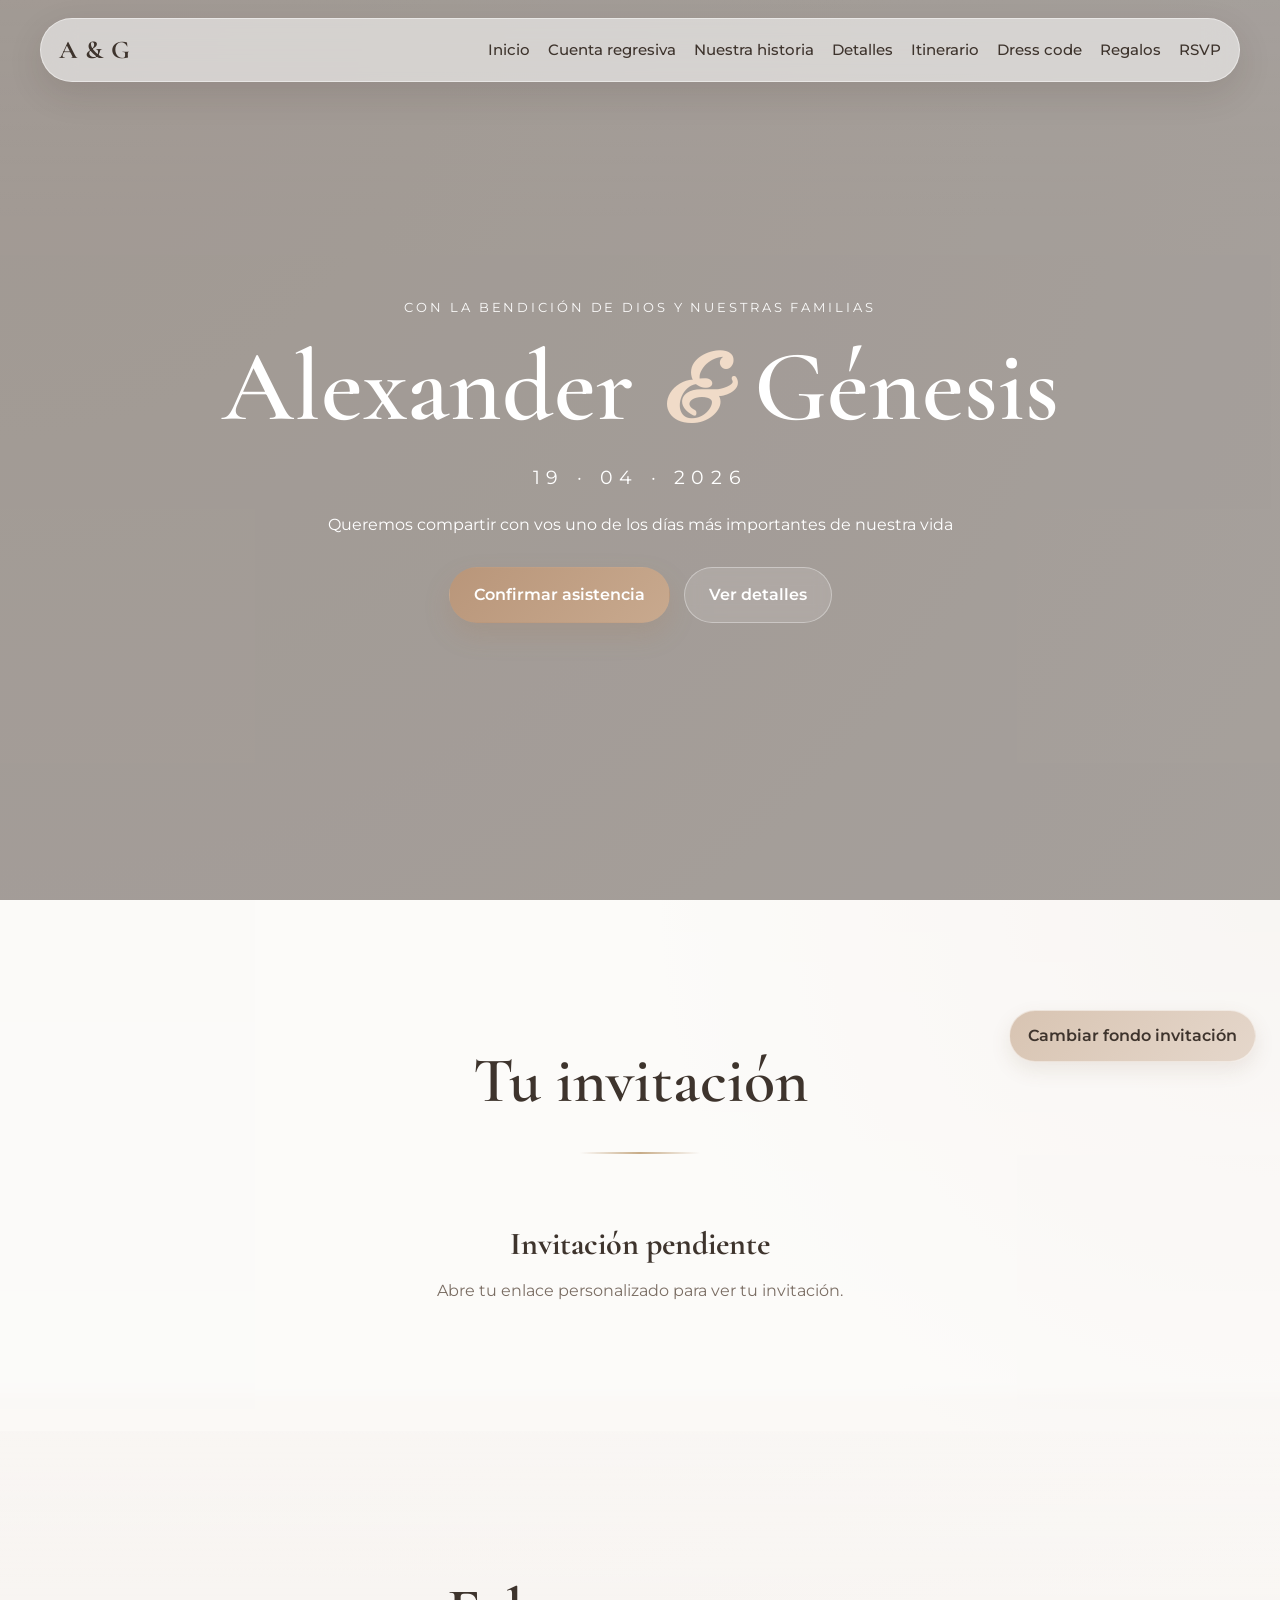
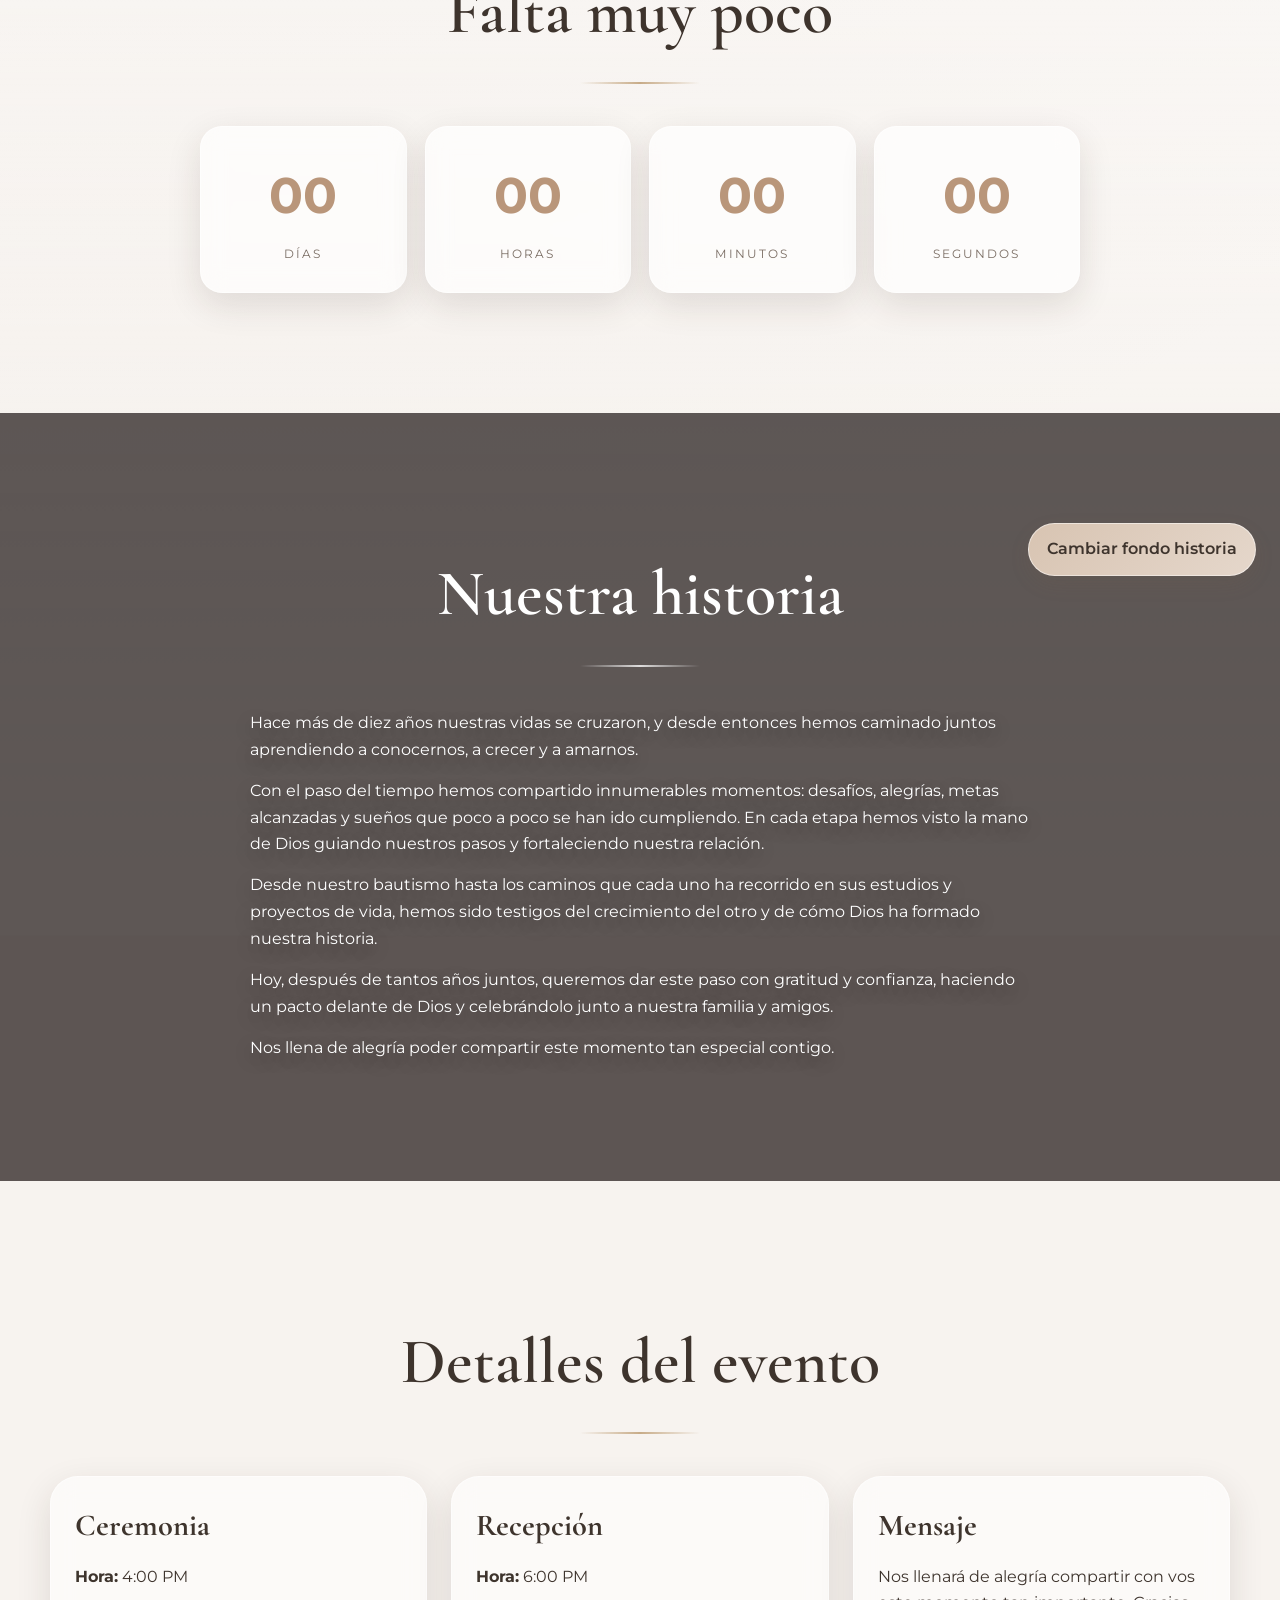
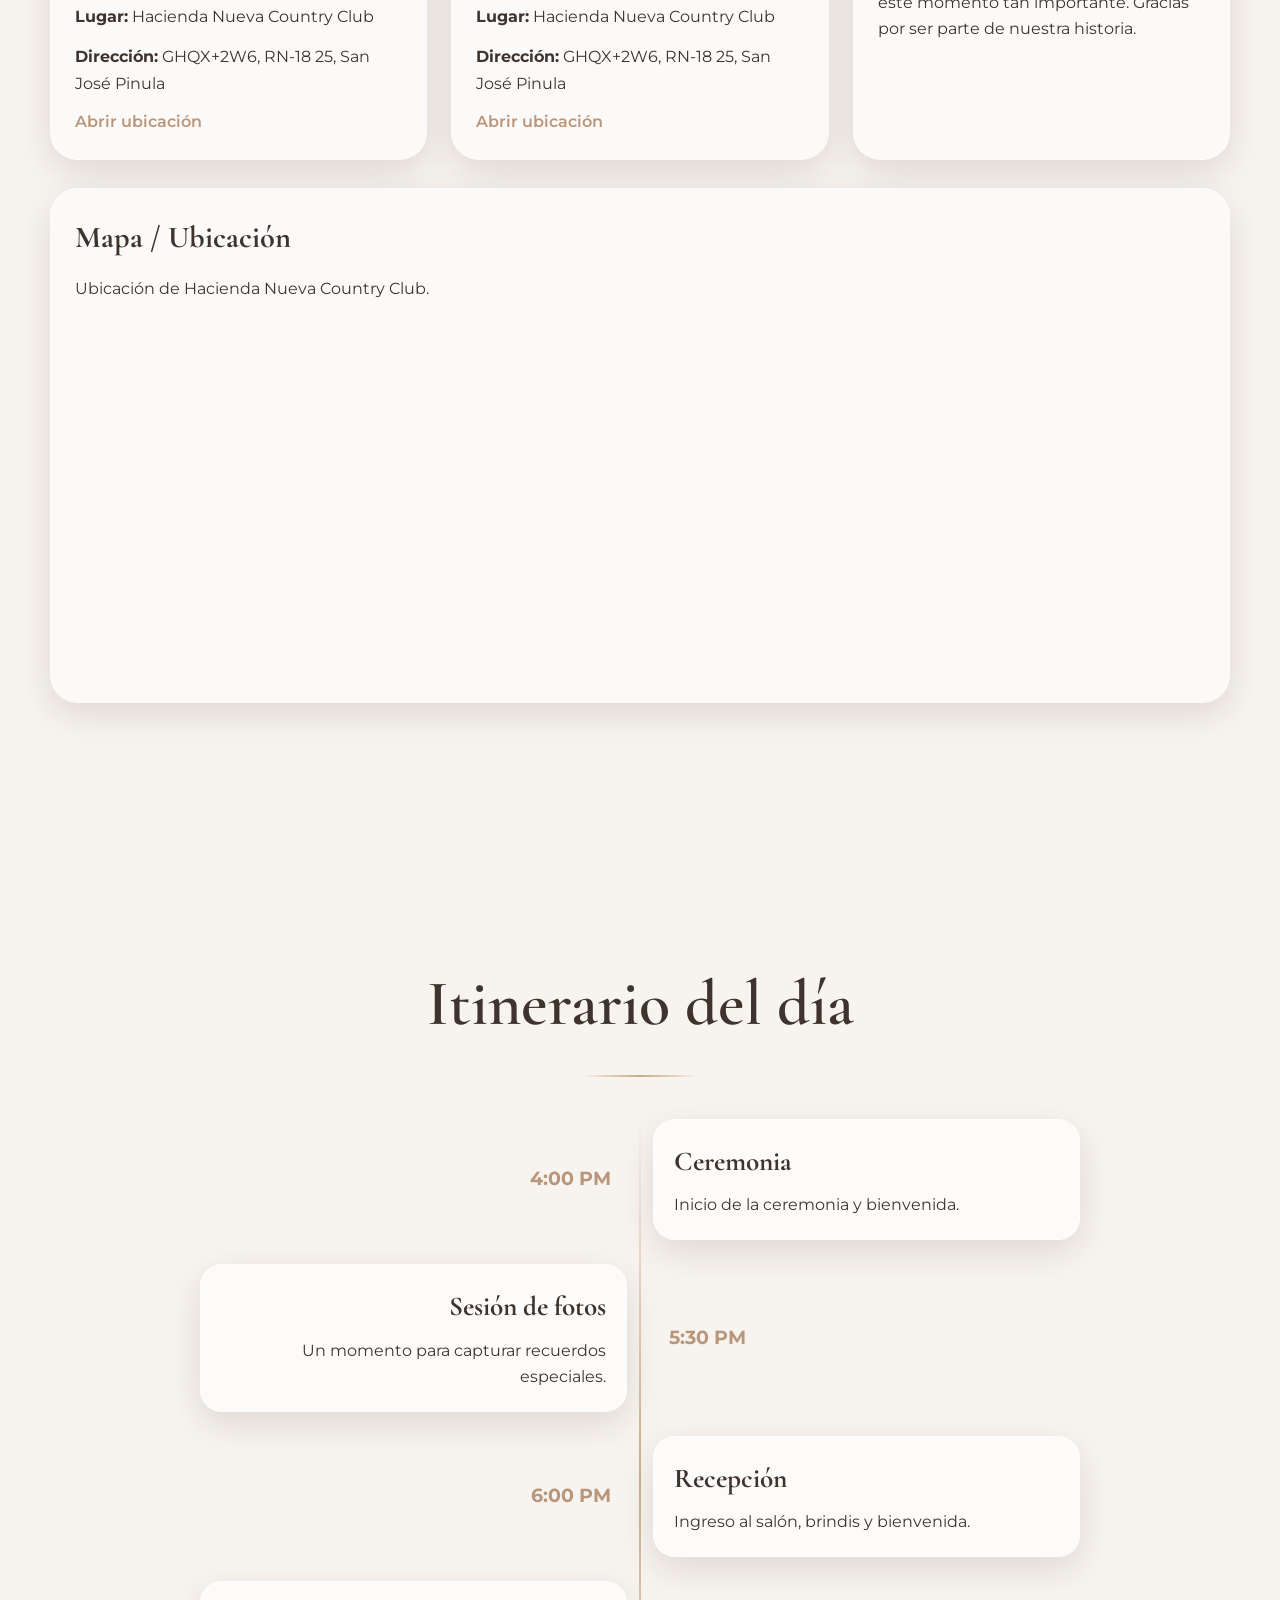
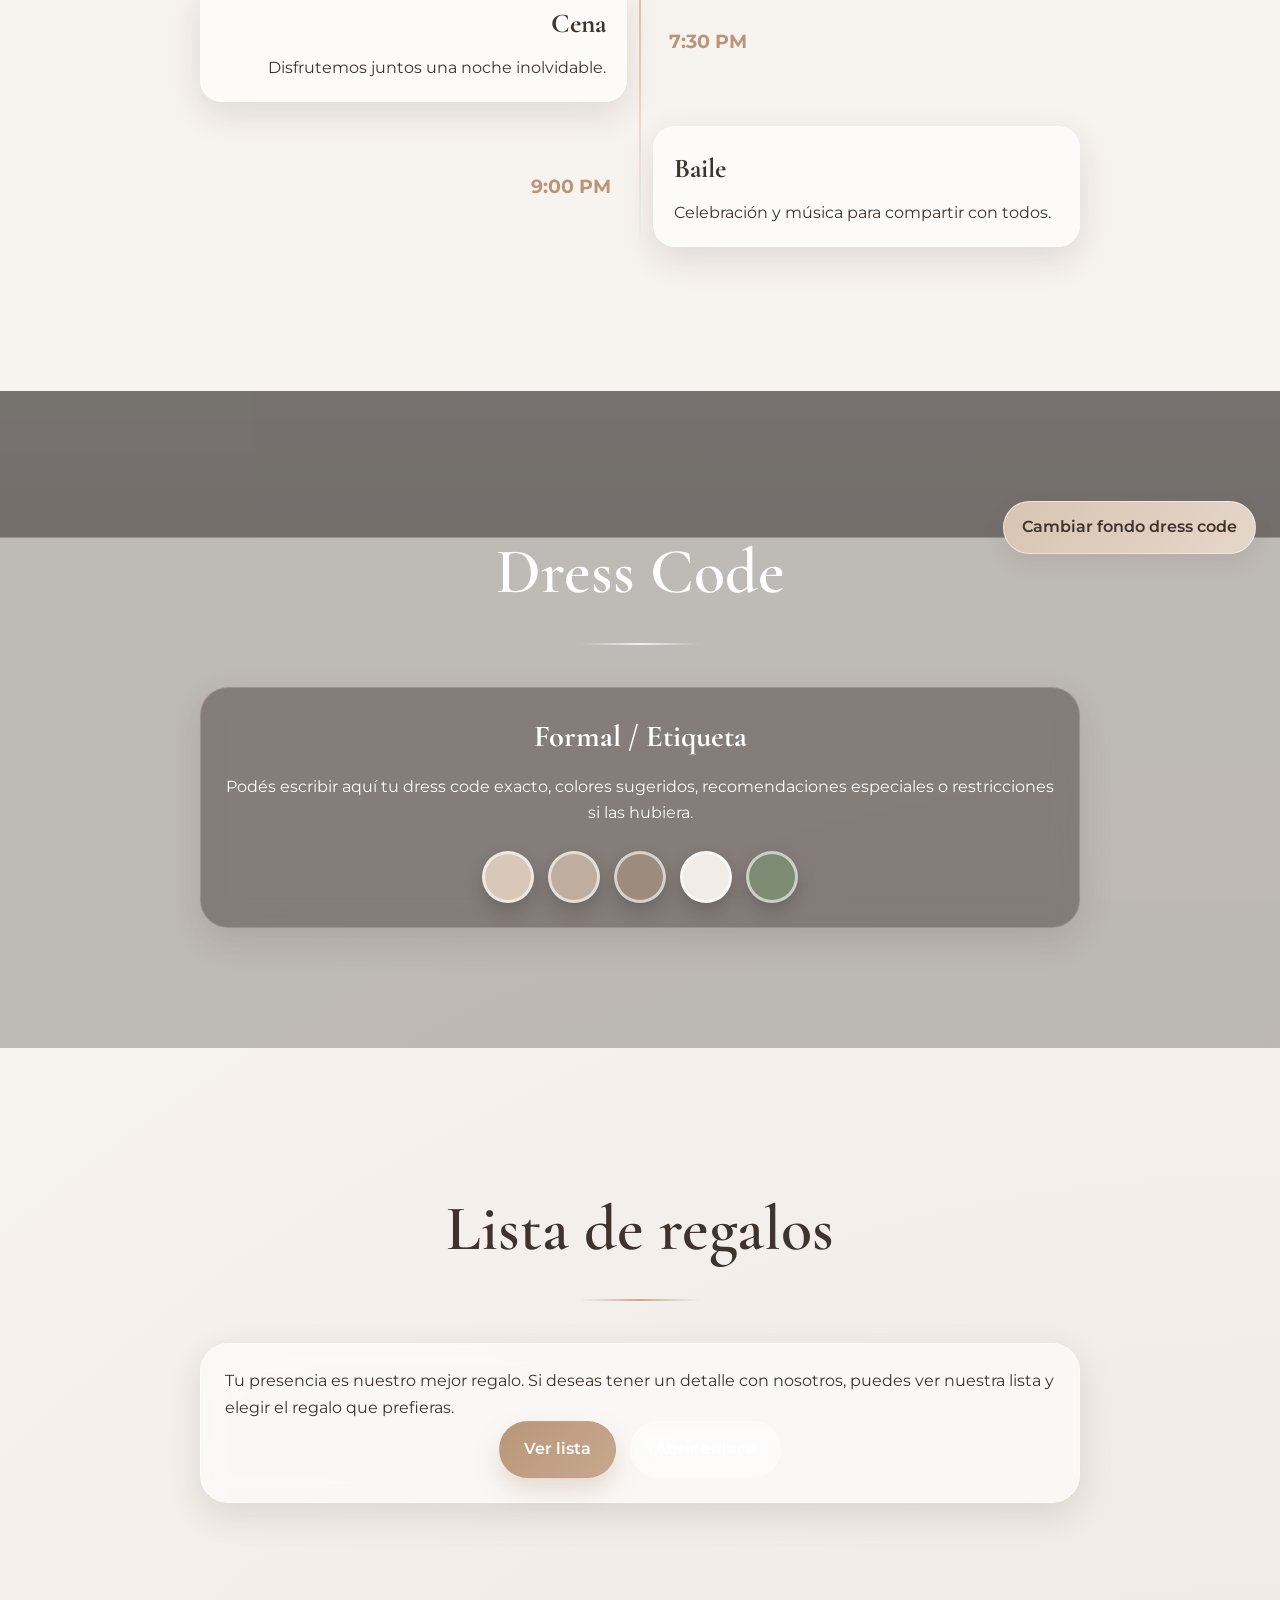
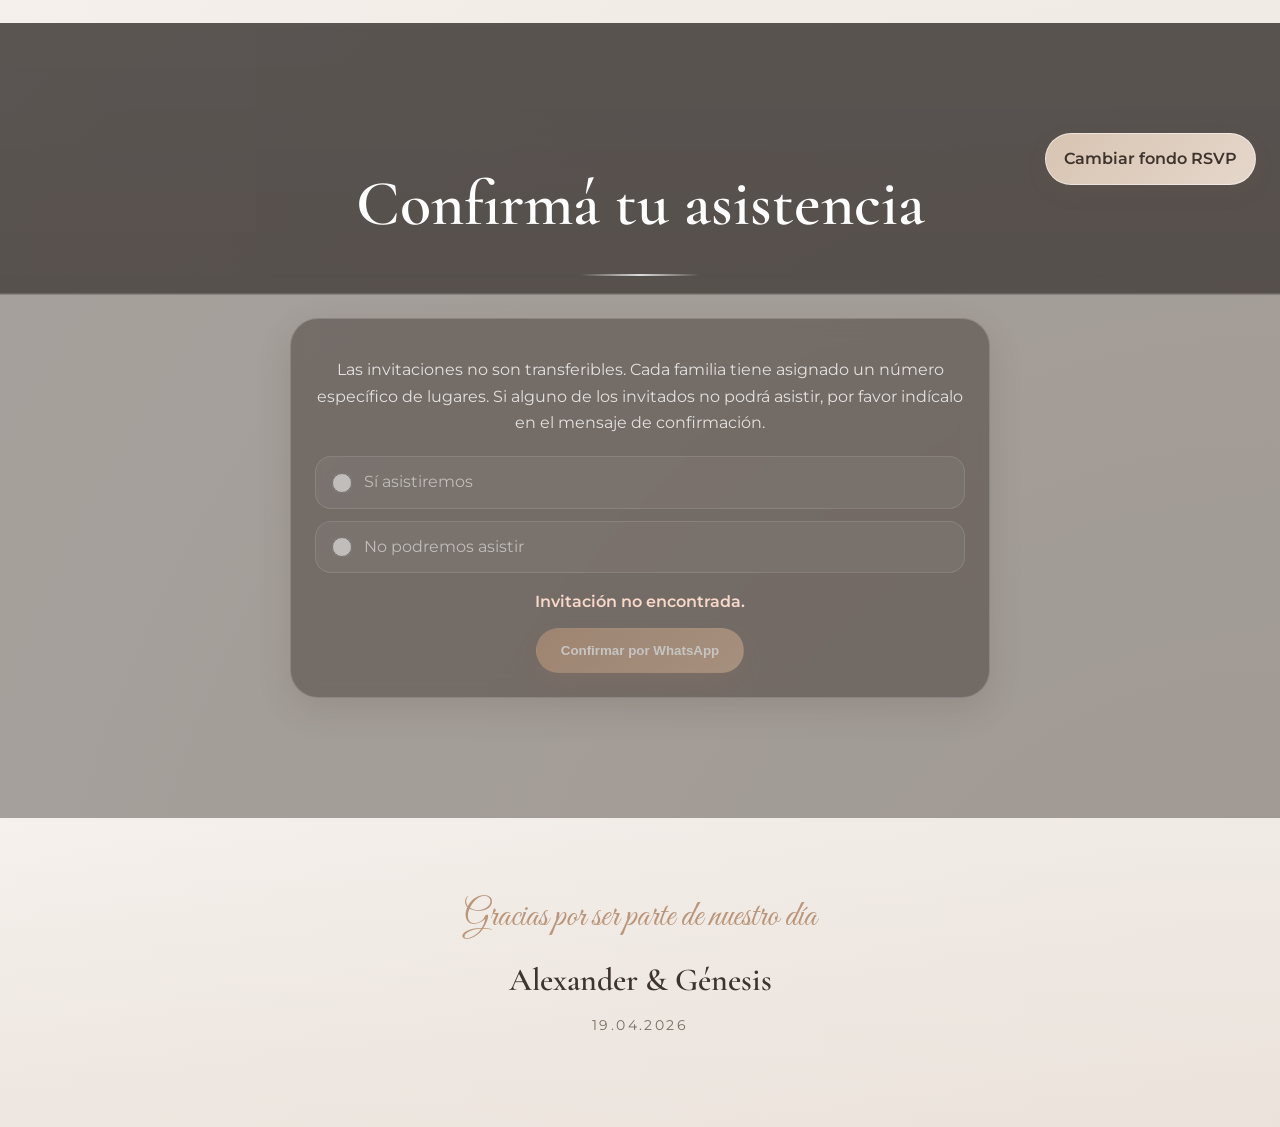
==== index.html @ 11035c9d "V1 Testing deployment" ====
<!DOCTYPE html>
<html lang="es">
<head>
  <meta charset="UTF-8" />
  <meta name="viewport" content="width=device-width, initial-scale=1.0" />
  <title>Nuestra Boda | Invitación Digital</title>
  <link rel="preconnect" href="https://fonts.googleapis.com">
  <link rel="preconnect" href="https://fonts.gstatic.com" crossorigin>
  <link href="https://fonts.googleapis.com/css2?family=Cormorant+Garamond:wght@400;500;600;700&family=Montserrat:wght@300;400;500;600&family=Great+Vibes&display=swap" rel="stylesheet">
  <link rel="stylesheet" href="styles.css" />
</head>
<body>
  <audio id="bgAudio" src="audio/sleeping%20at%20last%20-%20turning%20page.mp3" autoplay loop></audio>

  <!-- DECORATIVE BACKGROUND -->
  <div class="global-overlay"></div>

  <!-- FLOATING NAV -->
  <header class="topbar">
    <div class="brand">A & G</div>
    <button class="menu-toggle" id="menuToggle">☰</button>

    <nav class="nav" id="mainNav">
      <a href="#hero">Inicio</a>
      <a href="#countdown">Cuenta regresiva</a>
      <a href="#story">Nuestra historia</a>
      <a href="#details">Detalles</a>
      <a href="#timeline">Itinerario</a>
      <a href="#dresscode">Dress code</a>
      <a href="#gifts">Regalos</a>
      <a href="#rsvp">RSVP</a>
    </nav>
  </header>

  <!-- HERO -->
  <section id="hero" class="section hero parallax-section" data-speed="0.12">
    <video class="bg-video hero-video parallax-media" autoplay muted loop playsinline>
      <source src="video/portrade.mp4" type="video/mp4">
    </video>
    <div class="section-darken"></div>

    <div class="hero-content">
      <p class="eyebrow">Con la bendición de Dios y nuestras familias</p>
      <h1 class="names">Alexander <span>&</span> Génesis</h1>
      <p class="hero-date">19 · 04 · 2026</p>
      <p class="hero-subtitle">
        Queremos compartir con vos uno de los días más importantes de nuestra vida
      </p>

      <div class="hero-actions">
        <a href="#rsvp" class="btn btn-primary">Confirmar asistencia</a>
        <a href="#details" class="btn btn-secondary">Ver detalles</a>
      </div>
    </div>
  </section>

  <!-- GUEST ACCESS -->
  <section id="guestAccessSection" class="section guest-access-section soft-section parallax-section" data-speed="0.16">
    <div class="parallax-bg default-guest-bg"></div>
    <div class="guest-light-overlay"></div>

    <div class="section-upload-panel">
      <label class="upload-btn">
        Cambiar fondo invitaci&oacute;n
        <input type="file" accept="image/*" class="bg-upload" data-target="guestAccessSection">
      </label>
    </div>
    <div class="container narrow">
      <div class="section-title-wrap">
        <h2 class="section-title">Tu invitaci&oacute;n</h2>
        <div class="divider"></div>
      </div>

      <div class="guest-card guest-elegant">
        <div id="guestInfo">
          <p class="guest-intro">Con mucha alegr&iacute;a reservamos esta invitaci&oacute;n para</p>
          <h3 id="guestFamilyName" class="guest-family"></h3>
          <p id="guestCupos" class="guest-cupos"></p>
          <ul id="guestList" class="guest-list guest-list-minimal"></ul>
        </div>

        <div id="guestEmpty" class="guest-empty" hidden>
          <h3>Invitaci&oacute;n pendiente</h3>
          <p>Abre tu enlace personalizado para ver tu invitaci&oacute;n.</p>
        </div>
        <div id="guestError" class="guest-error" role="alert" hidden>
          <h3>Invitación no encontrada</h3>
          <p>Por favor verifica el enlace proporcionado.</p>
        </div>
      </div>
    </div>
  </section>

  <!-- COUNTDOWN -->
  <section id="countdown" class="section soft-section">
    <div class="container narrow">
      <div class="section-title-wrap">
        <h2 class="section-title">Falta muy poco</h2>
        <div class="divider"></div>
      </div>

      <div class="countdown-grid">
        <div class="count-box">
          <span id="days">00</span>
          <small>Días</small>
        </div>
        <div class="count-box">
          <span id="hours">00</span>
          <small>Horas</small>
        </div>
        <div class="count-box">
          <span id="minutes">00</span>
          <small>Minutos</small>
        </div>
        <div class="count-box">
          <span id="seconds">00</span>
          <small>Segundos</small>
        </div>
      </div>
    </div>
  </section>

  <!-- STORY -->
  <section id="story" class="section story-section parallax-section video-section" data-speed="0.18">
    <div class="parallax-bg default-story-bg"></div>
    <video class="bg-video" autoplay muted loop playsinline>
      <source src="video/sdt.MP4" type="video/mp4">
    </video>
    <div class="video-overlay"></div>
    <div class="section-light-overlay"></div>

    <div class="section-upload-panel">
      <label class="upload-btn">
        Cambiar fondo historia
        <input type="file" accept="image/*" class="bg-upload" data-target="story">
      </label>
    </div>

    <div class="container">
      <div class="section-title-wrap">
        <h2 class="section-title">Nuestra historia</h2>
        <div class="divider"></div>
      </div>

      <div class="story-grid story-single">
                <div class="story-text story-overlay">
          <p>
            Hace m&aacute;s de diez a&ntilde;os nuestras vidas se cruzaron, y desde entonces hemos caminado juntos aprendiendo a conocernos, a crecer y a amarnos.
          </p>
          <p>
            Con el paso del tiempo hemos compartido innumerables momentos: desaf&iacute;os, alegr&iacute;as, metas alcanzadas y sue&ntilde;os que poco a poco se han ido cumpliendo. En cada etapa hemos visto la mano de Dios guiando nuestros pasos y fortaleciendo nuestra relaci&oacute;n.
          </p>
          <p>
            Desde nuestro bautismo hasta los caminos que cada uno ha recorrido en sus estudios y proyectos de vida, hemos sido testigos del crecimiento del otro y de c&oacute;mo Dios ha formado nuestra historia.
          </p>
          <p>
            Hoy, despu&eacute;s de tantos a&ntilde;os juntos, queremos dar este paso con gratitud y confianza, haciendo un pacto delante de Dios y celebr&aacute;ndolo junto a nuestra familia y amigos.
          </p>
          <p>
            Nos llena de alegr&iacute;a poder compartir este momento tan especial contigo.
          </p>
        </div>
      </div>
    </div>
  </section>

  <!-- DETAILS -->
  <section id="details" class="section details-section">
    <div class="container">
      <div class="section-title-wrap">
        <h2 class="section-title">Detalles del evento</h2>
        <div class="divider"></div>
      </div>

      <div class="details-grid">
        <article class="info-card">
          <h3>Ceremonia</h3>
          <p><strong>Hora:</strong> 4:00 PM</p>
          <p><strong>Lugar:</strong> Hacienda Nueva Country Club</p>
          <p><strong>Direcci&oacute;n:</strong> GHQX+2W6, RN-18 25, San Jos&eacute; Pinula</p>
          <a href="https://maps.app.goo.gl/qvLwQ2FcuWDfvCyHA" class="text-link" target="_blank" rel="noreferrer">Abrir ubicaci&oacute;n</a>
        </article>

        <article class="info-card">
          <h3>Recepción</h3>
          <p><strong>Hora:</strong> 6:00 PM</p>
          <p><strong>Lugar:</strong> Hacienda Nueva Country Club</p>
          <p><strong>Direcci&oacute;n:</strong> GHQX+2W6, RN-18 25, San Jos&eacute; Pinula</p>
          <a href="https://maps.app.goo.gl/qvLwQ2FcuWDfvCyHA" class="text-link" target="_blank" rel="noreferrer">Abrir ubicaci&oacute;n</a>
        </article>

        <article class="info-card">
          <h3>Mensaje</h3>
          <p>
            Nos llenará de alegría compartir con vos este momento tan importante.
            Gracias por ser parte de nuestra historia.
          </p>
        </article>
      </div>

      <div class="map-box glass-card">
        <h3>Mapa / Ubicaci&oacute;n</h3>
        <p>Ubicaci&oacute;n de Hacienda Nueva Country Club.</p>

        <div class="map-frame">
          <iframe
            src="https://www.google.com/maps?q=Hacienda+Nueva+Country+Club,+San+Jose+Pinula&output=embed"
            loading="lazy"
            referrerpolicy="no-referrer-when-downgrade">
          </iframe>
        </div>
      </div>
    </div>
  </section>

  <!-- TIMELINE -->
  <section id="timeline" class="section timeline-section">
    <div class="container narrow">
      <div class="section-title-wrap">
        <h2 class="section-title">Itinerario del d&iacute;a</h2>
        <div class="divider"></div>
      </div>

      <div class="timeline">
        <div class="timeline-item">
          <div class="timeline-time">4:00 PM</div>
          <div class="timeline-content">
            <h3>Ceremonia</h3>
            <p>Inicio de la ceremonia y bienvenida.</p>
          </div>
        </div>

        <div class="timeline-item">
          <div class="timeline-time">5:30 PM</div>
          <div class="timeline-content">
            <h3>Sesión de fotos</h3>
            <p>Un momento para capturar recuerdos especiales.</p>
          </div>
        </div>

        <div class="timeline-item">
          <div class="timeline-time">6:00 PM</div>
          <div class="timeline-content">
            <h3>Recepción</h3>
            <p>Ingreso al salón, brindis y bienvenida.</p>
          </div>
        </div>

        <div class="timeline-item">
          <div class="timeline-time">7:30 PM</div>
          <div class="timeline-content">
            <h3>Cena</h3>
            <p>Disfrutemos juntos una noche inolvidable.</p>
          </div>
        </div>

        <div class="timeline-item">
          <div class="timeline-time">9:00 PM</div>
          <div class="timeline-content">
            <h3>Baile</h3>
            <p>Celebración y música para compartir con todos.</p>
          </div>
        </div>
      </div>
    </div>
  </section>

  <!-- DRESS CODE -->
  <section id="dresscode" class="section dresscode-section parallax-section" data-speed="0.12">
    <div class="parallax-bg default-dress-bg"></div>
    <div class="section-darken soft-dark"></div>

    <div class="section-upload-panel">
      <label class="upload-btn">
        Cambiar fondo dress code
        <input type="file" accept="image/*" class="bg-upload" data-target="dresscode">
      </label>
    </div>

    <div class="container narrow">
      <div class="section-title-wrap light-text">
        <h2 class="section-title">Dress Code</h2>
        <div class="divider light-divider"></div>
      </div>

      <div class="dress-card glass-card dark-glass">
        <h3>Formal / Etiqueta</h3>
        <p>
          Podés escribir aquí tu dress code exacto, colores sugeridos,
          recomendaciones especiales o restricciones si las hubiera.
        </p>

        <div class="color-palette">
          <span style="background:#d7c8ba;"></span>
          <span style="background:#bfae9f;"></span>
          <span style="background:#9b8c7d;"></span>
          <span style="background:#f1ece6;"></span>
          <span style="background:#7e8b74;"></span>
        </div>
      </div>
    </div>
  </section>

  <!-- GIFTS -->
  <section id="gifts" class="section gifts-section">
    <div class="container narrow">
      <div class="section-title-wrap">
        <h2 class="section-title">Lista de regalos</h2>
        <div class="divider"></div>
      </div>

      <div class="gift-card glass-card">
        <p>
          Tu presencia es nuestro mejor regalo. Si deseas tener un detalle con nosotros,
          puedes ver nuestra lista y elegir el regalo que prefieras.
        </p>

        <div class="gift-actions">
          <a href="https://www.cemaco.com/list/AlexyGenesis19042026" class="btn btn-primary" target="_blank" rel="noreferrer">Ver lista</a>
          <a href="https://www.cemaco.com/list/AlexyGenesis19042026" class="btn btn-secondary" target="_blank" rel="noreferrer">Abrir enlace</a>
        </div>
      </div>
    </div>
  </section>

  <!-- RSVP -->
  <section id="rsvp" class="section rsvp-section parallax-section" data-speed="0.10">
    <div class="parallax-bg default-rsvp-bg"></div>
    <div class="section-darken"></div>

    <div class="section-upload-panel">
      <label class="upload-btn">
        Cambiar fondo RSVP
        <input type="file" accept="image/*" class="bg-upload" data-target="rsvp">
      </label>
    </div>

    <div class="container narrow rsvp-inner">
      <div class="section-title-wrap light-text">
        <h2 class="section-title">Confirm&aacute; tu asistencia</h2>
        <div class="divider light-divider"></div>
      </div>

      <div class="rsvp-card glass-card dark-glass">
        <div class="rsvp-info" id="rsvpInfo">
          <p class="rsvp-label">Invitaci&oacute;n reservada para</p>
          <h3 id="rsvpFamily" class="rsvp-family"></h3>
          <p id="rsvpCupos" class="rsvp-cupos"></p>
          <div class="rsvp-guest-controls">
            <button type="button" id="rsvpSelectAll" class="btn btn-secondary btn-sm">Seleccionar todos</button>
          </div>
          <ul id="rsvpGuestList" class="rsvp-guest-list"></ul>
        </div>

        <p class="rsvp-note">
          Las invitaciones no son transferibles. Cada familia tiene asignado un n&uacute;mero
          espec&iacute;fico de lugares. Si alguno de los invitados no podr&aacute; asistir,
          por favor ind&iacute;calo en el mensaje de confirmaci&oacute;n.
        </p>

        <div class="rsvp-options" id="rsvpOptions">
          <label class="rsvp-option">
            <input type="radio" name="rsvpResponse" value="yes" class="rsvp-choice">
            <span>S&iacute; asistiremos</span>
          </label>
          <label class="rsvp-option">
            <input type="radio" name="rsvpResponse" value="no" class="rsvp-choice">
            <span>No podremos asistir</span>
          </label>
        </div>

        <p id="rsvpError" class="rsvp-error" hidden>Por favor selecciona si asistir&aacute;s o no antes de confirmar.</p>
        <p id="rsvpUnavailable" class="rsvp-error" hidden>Invitaci&oacute;n no encontrada.</p>

        <div class="form-actions">
          <button type="button" id="rsvpSubmit" class="btn btn-primary">Confirmar por WhatsApp</button>
        </div>
      </div>
    </div>
  </section>

  <!-- FINAL MESSAGE -->
  <footer class="footer">
    <div class="container narrow">
      <p class="footer-script">Gracias por ser parte de nuestro día</p>
      <p class="footer-names">Alexander & Génesis</p>
      <p class="footer-date">19.04.2026</p>
    </div>
  </footer>

  <button id="backToTop" class="back-to-top">↑</button>

  <script src="script.js"></script>
</body>
</html>
---- styles.css ----
:root {
  --bg: #f7f3ef;
  --bg-soft: #f2ece6;
  --white: #ffffff;
  --text: #3e342d;
  --muted: #7a6d63;
  --accent: #b9967a;
  --accent-2: #d8c4b2;
  --gold-soft: #c7ab87;
  --dark: #241d19;
  --shadow: 0 12px 35px rgba(48, 34, 25, 0.12);
  --radius-xl: 28px;
  --radius-lg: 22px;
  --radius-md: 16px;
  --radius-sm: 12px;
  --transition: 0.35s ease;
}

* {
  box-sizing: border-box;
  margin: 0;
  padding: 0;
}

html {
  scroll-behavior: smooth;
}

body {
  background:
    radial-gradient(circle at top left, rgba(215, 197, 182, 0.35), transparent 30%),
    radial-gradient(circle at bottom right, rgba(186, 162, 140, 0.20), transparent 28%),
    var(--bg);
  color: var(--text);
  font-family: 'Montserrat', sans-serif;
  line-height: 1.65;
  overflow-x: hidden;
}

img,
video,
iframe {
  max-width: 100%;
  display: block;
}

.global-overlay {
  position: fixed;
  inset: 0;
  pointer-events: none;
  background:
    linear-gradient(180deg, rgba(255,255,255,0.05), transparent 25%),
    transparent;
  z-index: 0;
}

.topbar {
  position: fixed;
  top: 18px;
  left: 50%;
  transform: translateX(-50%);
  width: min(1200px, calc(100% - 28px));
  background: rgba(255, 255, 255, 0.55);
  backdrop-filter: blur(16px);
  border: 1px solid rgba(255,255,255,0.45);
  border-radius: 999px;
  box-shadow: var(--shadow);
  z-index: 1000;
  display: flex;
  align-items: center;
  justify-content: space-between;
  padding: 10px 18px;
}

.brand {
  font-family: 'Cormorant Garamond', serif;
  font-size: 1.6rem;
  font-weight: 700;
  letter-spacing: 1px;
}

.nav {
  display: flex;
  gap: 18px;
  flex-wrap: wrap;
  justify-content: flex-end;
}

.nav a {
  text-decoration: none;
  color: var(--text);
  font-size: 0.92rem;
  font-weight: 500;
  transition: var(--transition);
}

.nav a:hover {
  color: var(--accent);
}

.menu-toggle {
  display: none;
  border: none;
  background: transparent;
  font-size: 1.4rem;
  cursor: pointer;
  color: var(--text);
}

.section {
  position: relative;
  padding: 120px 20px;
  z-index: 1;
}

.container {
  width: min(1180px, 100%);
  margin: 0 auto;
  position: relative;
  z-index: 2;
}

.narrow {
  width: min(880px, 100%);
}

.hero {
  min-height: 100vh;
  display: flex;
  align-items: center;
  justify-content: center;
  padding-top: 140px;
  text-align: center;
  color: var(--white);
}

#hero {
  position: relative;
}

.parallax-section {
  overflow: hidden;
}

.video-section {
  position: relative;
}

.bg-video {
  position: absolute;
  inset: -80px 0;
  width: 100%;
  height: calc(100% + 160px);
  object-fit: cover;
  filter: blur(4px) brightness(0.9);
  z-index: 0;
  pointer-events: none;
}

.hero-video {
  inset: -130px 0;
  height: calc(100% + 260px);
  filter: brightness(0.9);
}

.video-overlay {
  position: absolute;
  inset: 0;
  background: rgba(20, 14, 11, 0.6);
  z-index: 1;
}

.story-section .section-light-overlay {
  background: rgba(20, 14, 11, 0.2);
}

.parallax-bg {
  position: absolute;
  inset: -80px 0 -80px 0;
  background-position: center;
  background-size: cover;
  background-repeat: no-repeat;
  will-change: transform;
  z-index: 0;
}

.hero-bg {
  transition: opacity 1.2s ease;
}

.hero-bg.primary {
  opacity: 1;
}

.hero-bg.secondary {
  opacity: 0;
}



.default-hero-bg {
  background-image:
    linear-gradient(rgba(20, 14, 11, 0.35), rgba(20, 14, 11, 0.35)),
    url("img/portada/01.JPG");
}

.default-story-bg {
  background-image:
    linear-gradient(rgba(255,255,255,0.35), rgba(255,255,255,0.45)),
    url("https://images.unsplash.com/photo-1520854221256-17451cc331bf?auto=format&fit=crop&w=1600&q=80");
}

.default-gallery-bg {
  background-image:
    linear-gradient(rgba(255,255,255,0.45), rgba(255,255,255,0.55)),
    url("https://images.unsplash.com/photo-1529636798458-92182e662485?auto=format&fit=crop&w=1600&q=80");
}

.default-dress-bg {
  background-image:
    linear-gradient(rgba(28,21,18,0.35), rgba(28,21,18,0.45)),
    url("https://images.unsplash.com/photo-1511285560929-80b456fea0bc?auto=format&fit=crop&w=1600&q=80");
}

.default-rsvp-bg {
  background-image:
    linear-gradient(rgba(24,18,15,0.45), rgba(24,18,15,0.55)),
    url("https://images.unsplash.com/photo-1519225421980-715cb0215aed?auto=format&fit=crop&w=1600&q=80");
}

.section-darken,
.section-light-overlay {
  position: absolute;
  inset: 0;
  z-index: 1;
}

.section-darken {
  background: rgba(22, 17, 14, 0.35);
}

.soft-dark {
  background: rgba(22, 17, 14, 0.25);
}

.section-light-overlay {
  background: rgba(247, 243, 239, 0.62);
}

.hero-content {
  position: relative;
  z-index: 2;
  max-width: 920px;
  padding: 24px;
}

.eyebrow,
.section-kicker {
  letter-spacing: 0.22em;
  text-transform: uppercase;
  font-size: 0.82rem;
  opacity: 0.95;
}

.names {
  font-family: 'Cormorant Garamond', serif;
  font-size: clamp(3rem, 8vw, 6.3rem);
  line-height: 1;
  margin: 18px 0;
  font-weight: 600;
}

.names span {
  font-family: 'Great Vibes', cursive;
  font-size: 0.9em;
  margin: 0 8px;
  color: #f0dbc8;
}

.hero-date {
  font-size: 1.18rem;
  letter-spacing: 0.35em;
  text-transform: uppercase;
  margin-bottom: 18px;
}

.hero-subtitle {
  max-width: 720px;
  margin: 0 auto 28px;
  font-size: 1.03rem;
}

.hero-actions,
.gift-actions,
.form-actions {
  display: flex;
  gap: 14px;
  justify-content: center;
  flex-wrap: wrap;
}

.btn {
  display: inline-flex;
  justify-content: center;
  align-items: center;
  padding: 14px 24px;
  border-radius: 999px;
  text-decoration: none;
  border: 1px solid transparent;
  font-weight: 600;
  transition: var(--transition);
  cursor: pointer;
}

.btn-primary {
  background: linear-gradient(135deg, var(--accent), #c8a98e);
  color: var(--white);
  box-shadow: 0 12px 24px rgba(165, 126, 98, 0.25);
}

.btn-primary:hover {
  transform: translateY(-2px);
  filter: brightness(1.04);
}

.btn-secondary {
  background: rgba(255,255,255,0.12);
  color: var(--white);
  border-color: rgba(255,255,255,0.35);
  backdrop-filter: blur(8px);
}

.btn-secondary:hover {
  background: rgba(255,255,255,0.20);
}

.soft-section {
  background: linear-gradient(180deg, rgba(255,255,255,0.5), rgba(255,255,255,0.15));
}

.section-title-wrap {
  text-align: center;
  margin-bottom: 42px;
}

.light-text {
  color: var(--white);
}

.section-title {
  font-family: 'Cormorant Garamond', serif;
  font-size: clamp(2.3rem, 5vw, 4rem);
  font-weight: 600;
  margin-top: 8px;
}

.divider {
  width: 120px;
  height: 2px;
  background: linear-gradient(to right, transparent, var(--gold-soft), transparent);
  margin: 18px auto 0;
}

.light-divider {
  background: linear-gradient(to right, transparent, rgba(255,255,255,0.8), transparent);
}

.countdown-grid {
  display: grid;
  grid-template-columns: repeat(4, 1fr);
  gap: 18px;
}

.count-box {
  background: rgba(255,255,255,0.68);
  border: 1px solid rgba(255,255,255,0.55);
  backdrop-filter: blur(12px);
  border-radius: var(--radius-lg);
  padding: 28px 20px;
  text-align: center;
  box-shadow: var(--shadow);
}

.count-box span {
  display: block;
  font-size: clamp(2rem, 5vw, 3.1rem);
  font-weight: 700;
  color: var(--accent);
}

.count-box small {
  display: block;
  margin-top: 8px;
  color: var(--muted);
  text-transform: uppercase;
  letter-spacing: 0.18em;
  font-size: 0.72rem;
}

.story-grid,
.media-grid,
.details-grid,
.three-col-grid {
  display: grid;
  gap: 24px;
}

.story-grid {
  grid-template-columns: 1.1fr 0.9fr;
  align-items: start;
}

.story-grid.story-single {
  grid-template-columns: 1fr;
}

.story-overlay {
  position: relative;
  z-index: 2;
  max-width: 780px;
  margin: 0 auto;
  color: var(--white);
  text-shadow: 0 6px 18px rgba(0,0,0,0.45);
}

.story-overlay p {
  font-size: 1.02rem;
}

.story-section .section-title-wrap,
.story-section .section-title {
  color: var(--white);
}

.story-section .divider {
  background: linear-gradient(to right, transparent, rgba(255,255,255,0.8), transparent);
}

.details-grid {
  grid-template-columns: repeat(3, 1fr);
  margin-bottom: 28px;
}

.media-grid,
.three-col-grid {
  grid-template-columns: repeat(2, 1fr);
}

.three-col-grid {
  grid-template-columns: repeat(3, 1fr);
}

.glass-card,
.info-card,
.gift-card,
.media-card,
.memory-group {
  background: rgba(255, 255, 255, 0.58);
  border: 1px solid rgba(255,255,255,0.5);
  backdrop-filter: blur(12px);
  box-shadow: var(--shadow);
  border-radius: var(--radius-xl);
  padding: 24px;
}

.is-hidden {
  display: none;
}

.guest-card {
  max-width: 760px;
  margin: 0 auto;
  text-align: center;
}

.guest-access-section {
  background:
    radial-gradient(circle at top right, rgba(207, 189, 171, 0.28), transparent 45%),
    #f5f1ec;
}

.guest-elegant {
  padding: 22px 14px 6px;
}

.guest-intro {
  text-transform: uppercase;
  letter-spacing: 0.18em;
  font-size: 0.78rem;
  color: var(--muted);
  margin-bottom: 8px;
}

.guest-family {
  font-family: 'Cormorant Garamond', serif;
  font-size: clamp(2rem, 4vw, 2.6rem);
  margin-bottom: 8px;
}

.guest-cupos {
  color: var(--muted);
  font-weight: 600;
  margin-bottom: 18px;
}

.guest-list {
  list-style: none;
  display: grid;
  gap: 10px;
  padding: 0;
  margin: 0;
}

.guest-list-minimal li {
  border: 0;
  background: transparent;
  box-shadow: none;
  padding: 0;
  font-size: 1rem;
  color: var(--text);
  text-align: center;
}

.guest-list-minimal li::before {
  content: "— ";
  color: var(--accent);
}

.guest-error h3 {
  font-family: 'Cormorant Garamond', serif;
  font-size: 2rem;
  margin-bottom: 8px;
}

.guest-error p {
  color: var(--muted);
}

.admin-toolbar {
  display: flex;
  align-items: center;
  justify-content: space-between;
  gap: 18px;
  margin-bottom: 26px;
  flex-wrap: wrap;
}

.admin-note {
  color: var(--muted);
  max-width: 680px;
}

.admin-toggle {
  background: rgba(255,255,255,0.75);
  border: 1px solid rgba(255,255,255,0.6);
  color: var(--text);
  padding: 10px 18px;
}

.admin-grid {
  display: grid;
  grid-template-columns: repeat(2, minmax(0, 1fr));
  gap: 22px;
}

.admin-card-top {
  display: flex;
  justify-content: space-between;
  gap: 18px;
  margin-bottom: 12px;
}

.admin-label {
  text-transform: uppercase;
  letter-spacing: 0.16em;
  font-size: 0.7rem;
  color: var(--muted);
}

.admin-value {
  font-weight: 700;
  font-size: 1.05rem;
}

.admin-family {
  font-family: 'Cormorant Garamond', serif;
  font-size: 2rem;
  margin-bottom: 12px;
}

.admin-link-label {
  color: var(--muted);
  font-size: 0.9rem;
  margin-bottom: 8px;
}

.admin-link-row {
  display: flex;
  gap: 12px;
  align-items: center;
  flex-wrap: wrap;
}

.admin-link {
  flex: 1;
  min-width: 240px;
  border: 1px solid rgba(255,255,255,0.65);
  border-radius: 999px;
  padding: 10px 16px;
  background: rgba(255,255,255,0.85);
  color: var(--text);
  font-size: 0.92rem;
}

.admin-actions {
  display: flex;
  align-items: center;
  gap: 12px;
  margin-top: 14px;
  flex-wrap: wrap;
}

.btn-sm {
  padding: 10px 16px;
  font-size: 0.9rem;
}

.copy-feedback {
  color: var(--accent);
  font-weight: 600;
  min-height: 20px;
}

.admin-list {
  list-style: none;
  display: grid;
  gap: 8px;
  margin-top: 16px;
  padding: 0;
}

.admin-list li {
  padding: 8px 12px;
  border-radius: var(--radius-sm);
  background: rgba(255,255,255,0.7);
  border: 1px solid rgba(255,255,255,0.55);
}

.dark-glass {
  background: rgba(38, 28, 23, 0.38);
  border: 1px solid rgba(255,255,255,0.18);
  color: var(--white);
}

.story-text p + p,
.info-card p + p {
  margin-top: 14px;
}

.photo-stack {
  display: grid;
  gap: 18px;
}

.upload-card {
  display: flex;
  flex-direction: column;
  gap: 12px;
}

.image-slot {
  width: 100%;
  min-height: 240px;
  border-radius: var(--radius-lg);
  border: 2px dashed rgba(167, 135, 111, 0.45);
  background:
    linear-gradient(135deg, rgba(255,255,255,0.7), rgba(239,231,223,0.9));
  display: flex;
  align-items: center;
  justify-content: center;
  text-align: center;
  padding: 18px;
  color: var(--muted);
  font-size: 0.95rem;
  background-size: cover;
  background-position: center;
  overflow: hidden;
  transition: var(--transition);
}

.image-slot:hover {
  transform: translateY(-2px);
}

.image-slot.has-image {
  border-style: solid;
  color: transparent;
}

.large .image-slot {
  min-height: 380px;
}

.small-slot {
  min-height: 160px;
}

.upload-btn {
  display: inline-flex;
  align-items: center;
  justify-content: center;
  gap: 8px;
  align-self: flex-start;
  padding: 12px 18px;
  border-radius: 999px;
  background: linear-gradient(135deg, var(--accent-2), #e5d7cb);
  color: var(--text);
  font-weight: 600;
  cursor: pointer;
  border: 1px solid rgba(255,255,255,0.5);
  box-shadow: 0 8px 20px rgba(120, 92, 69, 0.12);
  transition: var(--transition);
}

.upload-btn:hover {
  transform: translateY(-2px);
}

.upload-btn input {
  display: none;
}

.wide-btn {
  width: 100%;
}

.map-box h3,
.media-card h3,
.memory-group h3,
.info-card h3,
.gift-card h3,
.dress-card h3 {
  margin-bottom: 12px;
  font-family: 'Cormorant Garamond', serif;
  font-size: 1.9rem;
}

.map-frame {
  margin-top: 16px;
  border-radius: var(--radius-lg);
  overflow: hidden;
  min-height: 360px;
}

.map-frame iframe {
  width: 100%;
  height: 360px;
  border: 0;
}

.gallery-grid {
  display: grid;
  grid-template-columns: repeat(4, 1fr);
  gap: 18px;
}

.timeline {
  position: relative;
  margin-top: 10px;
}

.timeline::before {
  content: "";
  position: absolute;
  left: 50%;
  top: 0;
  width: 2px;
  height: 100%;
  background: linear-gradient(to bottom, transparent, var(--gold-soft), transparent);
  transform: translateX(-50%);
}

.timeline-item {
  display: grid;
  grid-template-columns: 1fr 1fr;
  gap: 26px;
  align-items: center;
  margin: 24px 0;
}

.timeline-item:nth-child(even) .timeline-time {
  order: 2;
  text-align: left;
}

.timeline-item:nth-child(even) .timeline-content {
  order: 1;
  text-align: right;
}

.timeline-time {
  text-align: right;
  font-weight: 700;
  color: var(--accent);
  font-size: 1.2rem;
  padding: 10px 16px;
}

.timeline-content {
  background: rgba(255,255,255,0.65);
  border: 1px solid rgba(255,255,255,0.55);
  padding: 20px;
  border-radius: var(--radius-lg);
  box-shadow: var(--shadow);
}

.timeline-content h3 {
  font-family: 'Cormorant Garamond', serif;
  font-size: 1.7rem;
  margin-bottom: 8px;
}

.mini-grid {
  display: grid;
  grid-template-columns: 1fr;
  gap: 14px;
}

.dress-card {
  text-align: center;
}

.color-palette {
  display: flex;
  justify-content: center;
  gap: 14px;
  margin-top: 24px;
  flex-wrap: wrap;
}

.color-palette span {
  width: 52px;
  height: 52px;
  border-radius: 50%;
  border: 3px solid rgba(255,255,255,0.6);
  box-shadow: 0 8px 18px rgba(0,0,0,0.18);
}

.media-card audio,
.media-card video {
  width: 100%;
  margin-top: 18px;
  border-radius: var(--radius-md);
  overflow: hidden;
  background: #1f1b19;
}

.media-card video {
  min-height: 280px;
}

.rsvp-inner {
  position: relative;
  z-index: 2;
}

.rsvp-card {
  max-width: 700px;
  margin: 0 auto;
}
.rsvp-info {
  text-align: center;
  margin-bottom: 18px;
}

.rsvp-label {
  text-transform: uppercase;
  letter-spacing: 0.2em;
  font-size: 0.75rem;
  color: rgba(255,255,255,0.8);
}

.rsvp-family {
  font-family: 'Cormorant Garamond', serif;
  font-size: clamp(1.8rem, 4vw, 2.5rem);
  margin: 6px 0 8px;
}

.rsvp-cupos {
  font-weight: 600;
  margin-bottom: 12px;
}

.rsvp-guest-list {
  list-style: none;
  display: grid;
  gap: 8px;
  padding: 0;
  margin: 0 auto 10px;
}

.rsvp-guest-controls {
  display: flex;
  justify-content: center;
  margin-bottom: 12px;
}

.rsvp-guest-list.is-disabled,
.rsvp-options.is-disabled {
  opacity: 0.55;
  pointer-events: none;
}

.rsvp-guest-list li {
  background: rgba(255,255,255,0.14);
  border: 1px solid rgba(255,255,255,0.25);
  border-radius: var(--radius-md);
  padding: 10px 14px;
  display: flex;
  align-items: center;
  gap: 12px;
}

.rsvp-note {
  text-align: center;
  color: rgba(255,255,255,0.8);
  margin: 14px 0 20px;
}

.rsvp-options {
  display: grid;
  gap: 12px;
  margin-bottom: 16px;
}

.rsvp-option {
  display: flex;
  align-items: center;
  gap: 12px;
  padding: 12px 16px;
  border-radius: var(--radius-md);
  border: 1px solid rgba(255,255,255,0.22);
  background: rgba(255,255,255,0.08);
}

.rsvp-option input,
.rsvp-guest-list input {
  accent-color: var(--accent);
  width: 20px;
  height: 20px;
  margin: 0;
  padding: 0;
  border: none;
  background: transparent;
  flex: 0 0 auto;
}

.rsvp-option,
.rsvp-guest-item {
  cursor: pointer;
}

input[type="radio"].rsvp-choice,
input[type="checkbox"].rsvp-choice {
  appearance: auto;
}

.rsvp-error {
  text-align: center;
  color: #f7d8c9;
  font-weight: 600;
  margin-bottom: 12px;
}

#rsvpSubmit:disabled {
  opacity: 0.6;
  cursor: not-allowed;
}

.form-row + .form-row {
  margin-top: 14px;
}

input,
textarea {
  width: 100%;
  border: 1px solid rgba(255,255,255,0.22);
  border-radius: 18px;
  padding: 16px 18px;
  font-size: 1rem;
  outline: none;
  background: rgba(255,255,255,0.14);
  color: var(--white);
  backdrop-filter: blur(10px);
}

input::placeholder,
textarea::placeholder {
  color: rgba(255,255,255,0.72);
}

textarea {
  min-height: 130px;
  resize: vertical;
}

.text-link {
  display: inline-block;
  margin-top: 12px;
  color: var(--accent);
  font-weight: 600;
  text-decoration: none;
}

.text-link:hover {
  text-decoration: underline;
}

.section-upload-panel {
  position: absolute;
  top: 110px;
  right: 24px;
  z-index: 3;
}

.footer {
  padding: 70px 20px 90px;
  text-align: center;
  background: linear-gradient(180deg, rgba(255,255,255,0.22), rgba(235,226,219,0.6));
}

.footer-script {
  font-family: 'Great Vibes', cursive;
  font-size: 2.2rem;
  color: var(--accent);
  margin-bottom: 8px;
}

.footer-names {
  font-family: 'Cormorant Garamond', serif;
  font-size: 2rem;
  font-weight: 600;
}

.footer-date {
  color: var(--muted);
  letter-spacing: 0.18em;
  text-transform: uppercase;
  font-size: 0.85rem;
  margin-top: 8px;
}

.back-to-top {
  position: fixed;
  right: 22px;
  bottom: 22px;
  width: 52px;
  height: 52px;
  border: none;
  border-radius: 50%;
  background: linear-gradient(135deg, var(--accent), #cfb097);
  color: white;
  font-size: 1.4rem;
  cursor: pointer;
  box-shadow: var(--shadow);
  opacity: 0;
  visibility: hidden;
  transition: var(--transition);
  z-index: 1200;
}

.back-to-top.show {
  opacity: 1;
  visibility: visible;
}

@media (max-width: 1100px) {
  .gallery-grid {
    grid-template-columns: repeat(3, 1fr);
  }

  .details-grid,
  .three-col-grid {
    grid-template-columns: 1fr;
  }

  .story-grid {
    grid-template-columns: 1fr;
  }
}

@media (max-width: 920px) {
  .nav {
    position: absolute;
    top: calc(100% + 10px);
    left: 0;
    right: 0;
    background: rgba(255,255,255,0.92);
    backdrop-filter: blur(14px);
    border-radius: 24px;
    padding: 18px;
    box-shadow: var(--shadow);
    display: none;
    flex-direction: column;
    align-items: center;
  }

  .nav.open {
    display: flex;
  }

  .menu-toggle {
    display: block;
  }

  .countdown-grid,
  .media-grid {
    grid-template-columns: 1fr 1fr;
  }

  .admin-grid {
    grid-template-columns: 1fr;
  }

  .timeline::before {
    left: 18px;
  }

  .timeline-item,
  .timeline-item:nth-child(even) {
    grid-template-columns: 1fr;
  }

  .timeline-item .timeline-time,
  .timeline-item:nth-child(even) .timeline-time {
    text-align: left;
    order: 1;
    padding-left: 42px;
  }

  .timeline-item .timeline-content,
  .timeline-item:nth-child(even) .timeline-content {
    order: 2;
    text-align: left;
    margin-left: 42px;
  }

  .section-upload-panel {
    position: static;
    margin: 0 auto 26px;
    display: flex;
    justify-content: center;
  }
}

@media (max-width: 720px) {
  .topbar {
    top: 12px;
    width: calc(100% - 18px);
  }

  .section {
    padding: 100px 16px;
  }

  .countdown-grid,
  .gallery-grid,
  .media-grid {
    grid-template-columns: 1fr;
  }

  .names {
    font-size: 3.4rem;
  }

  .hero-date {
    letter-spacing: 0.18em;
  }

  .map-frame,
  .map-frame iframe {
    height: 290px;
  }

  .large .image-slot {
    min-height: 280px;
  }
}

/* ADMIN PAGE */
.guest-empty h3 {
  font-family: 'Cormorant Garamond', serif;
  font-size: 2rem;
  margin-bottom: 8px;
}

.guest-empty p {
  color: var(--muted);
}

.admin-hero {
  min-height: 70vh;
  padding-top: 140px;
}

.admin-hero .names {
  font-size: clamp(2.6rem, 6vw, 4.8rem);
}

.admin-page .hero-subtitle {
  max-width: 640px;
}

.admin-page .hero-actions {
  margin-top: 22px;
}

@media (max-width: 720px) {
  .admin-hero {
    min-height: 60vh;
  }
}


.rsvp-guest-item {
  display: flex;
  align-items: center;
  gap: 12px;
  width: 100%;
}

.rsvp-guest-item span {
  flex: 1;
}

.default-guest-bg {
  background-image:
    linear-gradient(rgba(255,255,255,0.25), rgba(255,255,255,0.35)),
    url("https://images.unsplash.com/photo-1519741497674-611481863552?auto=format&fit=crop&w=1600&q=80");
}

.guest-access-section .parallax-bg {
  filter: blur(6px) brightness(1.05);
  transform: scale(1.1);
}

.guest-light-overlay {
  position: absolute;
  inset: 0;
  background: rgba(255,255,255,0.55);
  z-index: 1;
}
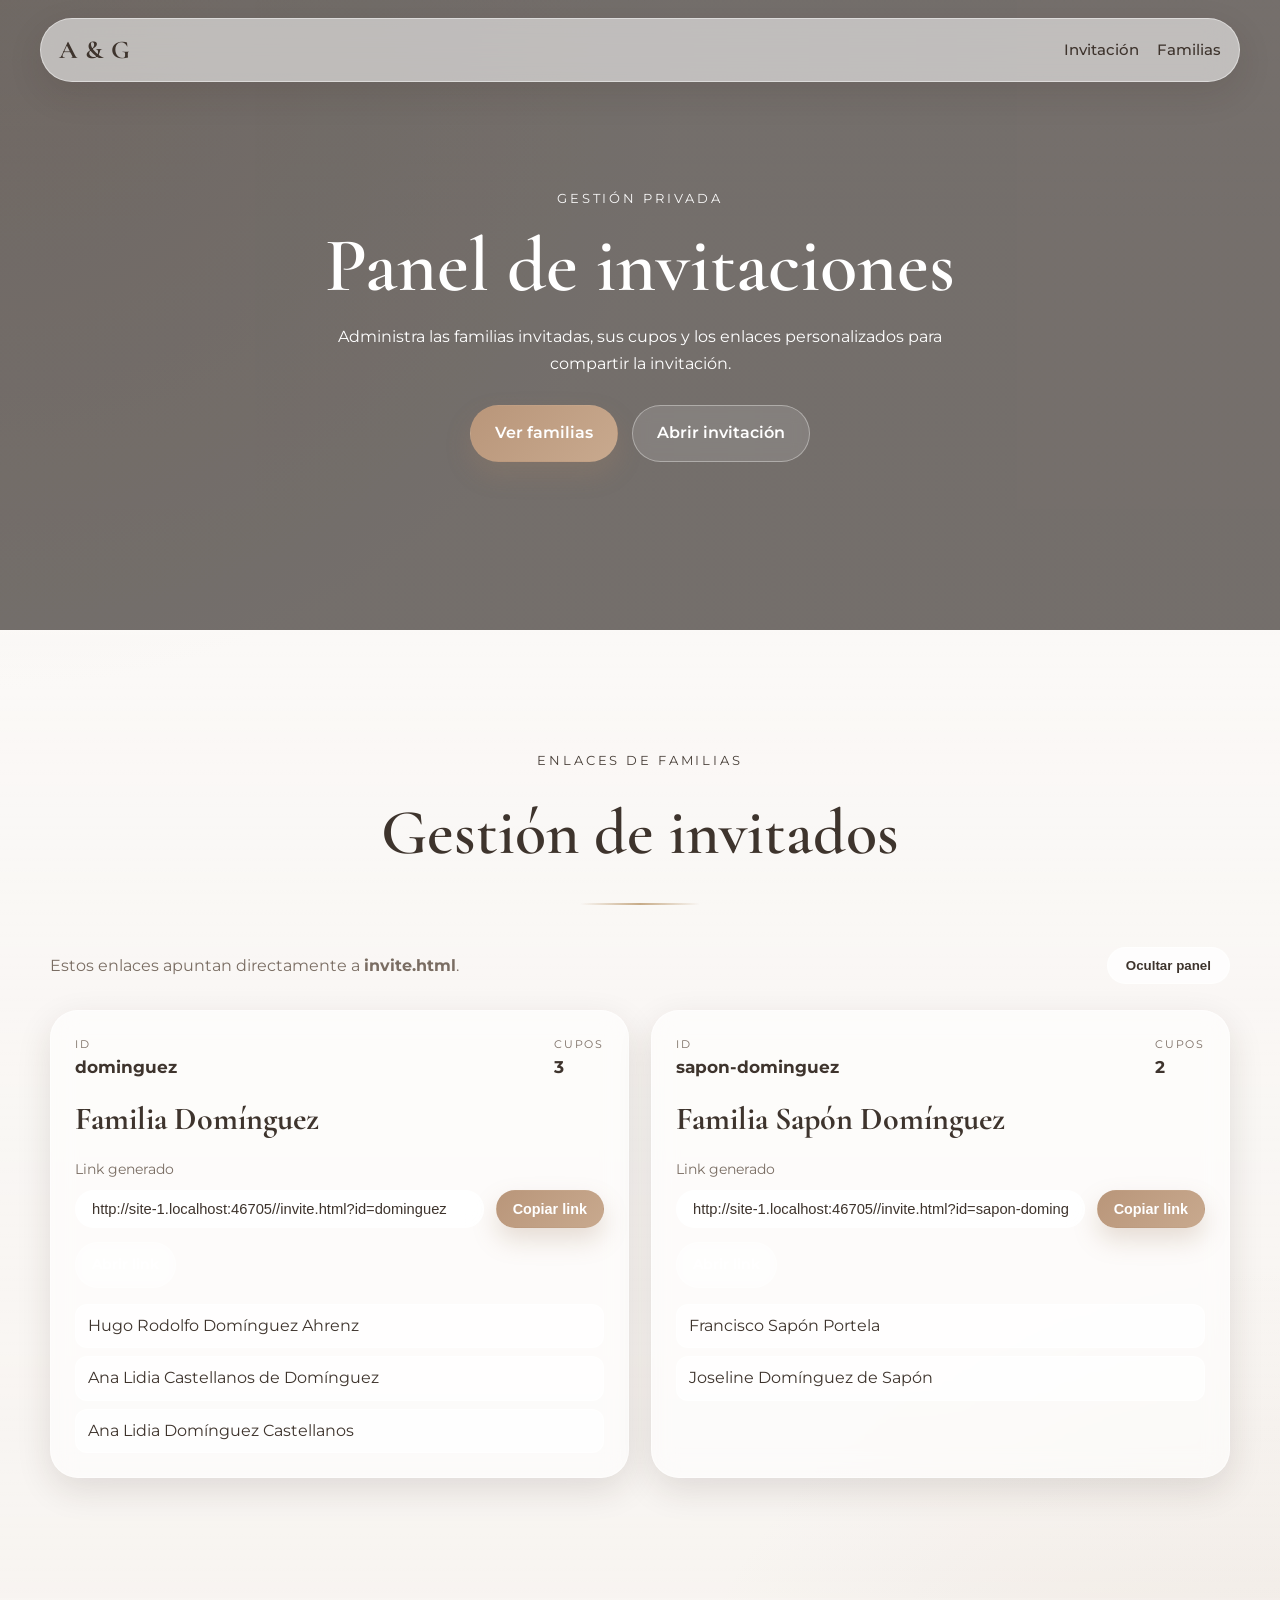
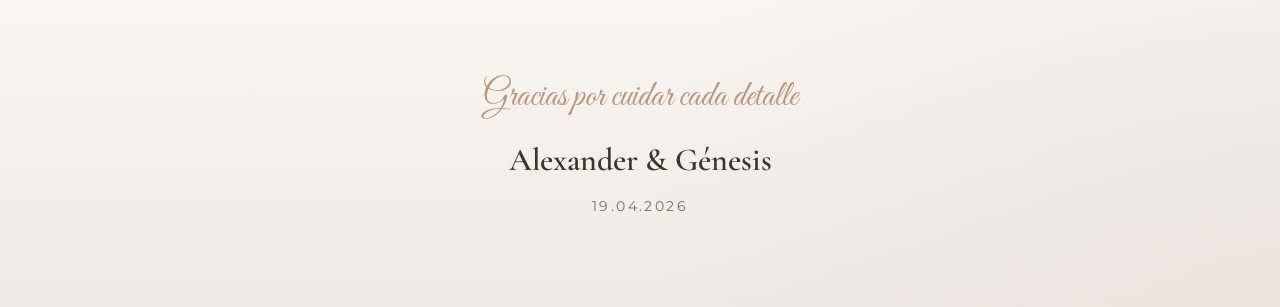
==== commit dee7e0a9: "Add files via upload" ====
--- a/index.html
+++ b/index.html
@@ -1,419 +1,79 @@
-<!DOCTYPE html>
-<html lang="es">
-<head>
-  <meta charset="UTF-8" />
-  <meta name="viewport" content="width=device-width, initial-scale=1.0" />
-  <title>Nuestra Boda | Invitación Digital</title>
-  <link rel="preconnect" href="https://fonts.googleapis.com">
-  <link rel="preconnect" href="https://fonts.gstatic.com" crossorigin>
-  <link href="https://fonts.googleapis.com/css2?family=Cormorant+Garamond:wght@400;500;600;700&family=Montserrat:wght@300;400;500;600&family=Great+Vibes&display=swap" rel="stylesheet">
-  <link rel="stylesheet" href="styles.css" />
-</head>
-<body>
-  <audio id="bgAudio" src="audio/sleeping%20at%20last%20-%20turning%20page.mp3" autoplay loop></audio>
+<!DOCTYPE html>
+<html lang="es">
+<head>
+  <meta charset="UTF-8" />
+  <meta name="viewport" content="width=device-width, initial-scale=1.0" />
+  <title>Panel de invitaciones | Nuestra Boda</title>
+  <link rel="preconnect" href="https://fonts.googleapis.com">
+  <link rel="preconnect" href="https://fonts.gstatic.com" crossorigin>
+  <link href="https://fonts.googleapis.com/css2?family=Cormorant+Garamond:wght@400;500;600;700&family=Montserrat:wght@300;400;500;600&family=Great+Vibes&display=swap" rel="stylesheet">
+  <link rel="stylesheet" href="styles.css" />
+</head>
+<body class="admin-page">
+  <!-- DECORATIVE BACKGROUND -->
+  <div class="global-overlay"></div>
 
-  <!-- DECORATIVE BACKGROUND -->
-  <div class="global-overlay"></div>
-
-  <!-- FLOATING NAV -->
-  <header class="topbar">
-    <div class="brand">A & G</div>
-    <button class="menu-toggle" id="menuToggle">☰</button>
-
-    <nav class="nav" id="mainNav">
-      <a href="#hero">Inicio</a>
-      <a href="#countdown">Cuenta regresiva</a>
-      <a href="#story">Nuestra historia</a>
-      <a href="#details">Detalles</a>
-      <a href="#timeline">Itinerario</a>
-      <a href="#dresscode">Dress code</a>
-      <a href="#gifts">Regalos</a>
-      <a href="#rsvp">RSVP</a>
-    </nav>
-  </header>
-
+  <!-- FLOATING NAV -->
+  <header class="topbar">
+    <div class="brand">A & G</div>
+    <button class="menu-toggle" id="menuToggle">&#9776;</button>
+
+    <nav class="nav" id="mainNav">
+      <a href="invite.html">Invitaci&oacute;n</a>
+      <a href="#panel">Familias</a>
+    </nav>
+  </header>
+
   <!-- HERO -->
-  <section id="hero" class="section hero parallax-section" data-speed="0.12">
-    <video class="bg-video hero-video parallax-media" autoplay muted loop playsinline>
-      <source src="video/portrade.mp4" type="video/mp4">
-    </video>
+  <section class="section hero admin-hero parallax-section" data-speed="0.22">
+    <div class="parallax-bg default-hero-bg"></div>
     <div class="section-darken"></div>
-
-    <div class="hero-content">
-      <p class="eyebrow">Con la bendición de Dios y nuestras familias</p>
-      <h1 class="names">Alexander <span>&</span> Génesis</h1>
-      <p class="hero-date">19 · 04 · 2026</p>
-      <p class="hero-subtitle">
-        Queremos compartir con vos uno de los días más importantes de nuestra vida
-      </p>
-
-      <div class="hero-actions">
-        <a href="#rsvp" class="btn btn-primary">Confirmar asistencia</a>
-        <a href="#details" class="btn btn-secondary">Ver detalles</a>
-      </div>
+
+    <div class="hero-content">
+      <p class="eyebrow">Gesti&oacute;n privada</p>
+      <h1 class="names">Panel de invitaciones</h1>
+      <p class="hero-subtitle">
+        Administra las familias invitadas, sus cupos y los enlaces personalizados
+        para compartir la invitaci&oacute;n.
+      </p>
+      <div class="hero-actions">
+        <a href="#panel" class="btn btn-primary">Ver familias</a>
+        <a href="invite.html" class="btn btn-secondary">Abrir invitaci&oacute;n</a>
+      </div>
     </div>
   </section>
 
-  <!-- GUEST ACCESS -->
-  <section id="guestAccessSection" class="section guest-access-section soft-section parallax-section" data-speed="0.16">
-    <div class="parallax-bg default-guest-bg"></div>
-    <div class="guest-light-overlay"></div>
-
-    <div class="section-upload-panel">
-      <label class="upload-btn">
-        Cambiar fondo invitaci&oacute;n
-        <input type="file" accept="image/*" class="bg-upload" data-target="guestAccessSection">
-      </label>
-    </div>
-    <div class="container narrow">
+  <!-- ADMIN PANEL -->
+  <section id="panel" class="section admin-panel-section soft-section">
+    <div class="container">
       <div class="section-title-wrap">
-        <h2 class="section-title">Tu invitaci&oacute;n</h2>
+        <p class="section-kicker">Enlaces de familias</p>
+        <h2 class="section-title">Gesti&oacute;n de invitados</h2>
         <div class="divider"></div>
       </div>
 
-      <div class="guest-card guest-elegant">
-        <div id="guestInfo">
-          <p class="guest-intro">Con mucha alegr&iacute;a reservamos esta invitaci&oacute;n para</p>
-          <h3 id="guestFamilyName" class="guest-family"></h3>
-          <p id="guestCupos" class="guest-cupos"></p>
-          <ul id="guestList" class="guest-list guest-list-minimal"></ul>
-        </div>
-
-        <div id="guestEmpty" class="guest-empty" hidden>
-          <h3>Invitaci&oacute;n pendiente</h3>
-          <p>Abre tu enlace personalizado para ver tu invitaci&oacute;n.</p>
-        </div>
-        <div id="guestError" class="guest-error" role="alert" hidden>
-          <h3>Invitación no encontrada</h3>
-          <p>Por favor verifica el enlace proporcionado.</p>
-        </div>
+      <div class="admin-toolbar">
+        <p class="admin-note">Estos enlaces apuntan directamente a <strong>invite.html</strong>.</p>
+        <button id="adminToggle" class="btn admin-toggle" type="button">Ocultar panel</button>
+      </div>
+
+      <div id="adminPanelBody">
+        <div id="adminCards" class="admin-grid"></div>
       </div>
     </div>
-  </section>
-
-  <!-- COUNTDOWN -->
-  <section id="countdown" class="section soft-section">
-    <div class="container narrow">
-      <div class="section-title-wrap">
-        <h2 class="section-title">Falta muy poco</h2>
-        <div class="divider"></div>
-      </div>
-
-      <div class="countdown-grid">
-        <div class="count-box">
-          <span id="days">00</span>
-          <small>Días</small>
-        </div>
-        <div class="count-box">
-          <span id="hours">00</span>
-          <small>Horas</small>
-        </div>
-        <div class="count-box">
-          <span id="minutes">00</span>
-          <small>Minutos</small>
-        </div>
-        <div class="count-box">
-          <span id="seconds">00</span>
-          <small>Segundos</small>
-        </div>
-      </div>
-    </div>
-  </section>
-
-  <!-- STORY -->
-  <section id="story" class="section story-section parallax-section video-section" data-speed="0.18">
-    <div class="parallax-bg default-story-bg"></div>
-    <video class="bg-video" autoplay muted loop playsinline>
-      <source src="video/sdt.MP4" type="video/mp4">
-    </video>
-    <div class="video-overlay"></div>
-    <div class="section-light-overlay"></div>
-
-    <div class="section-upload-panel">
-      <label class="upload-btn">
-        Cambiar fondo historia
-        <input type="file" accept="image/*" class="bg-upload" data-target="story">
-      </label>
-    </div>
-
-    <div class="container">
-      <div class="section-title-wrap">
-        <h2 class="section-title">Nuestra historia</h2>
-        <div class="divider"></div>
-      </div>
-
-      <div class="story-grid story-single">
-                <div class="story-text story-overlay">
-          <p>
-            Hace m&aacute;s de diez a&ntilde;os nuestras vidas se cruzaron, y desde entonces hemos caminado juntos aprendiendo a conocernos, a crecer y a amarnos.
-          </p>
-          <p>
-            Con el paso del tiempo hemos compartido innumerables momentos: desaf&iacute;os, alegr&iacute;as, metas alcanzadas y sue&ntilde;os que poco a poco se han ido cumpliendo. En cada etapa hemos visto la mano de Dios guiando nuestros pasos y fortaleciendo nuestra relaci&oacute;n.
-          </p>
-          <p>
-            Desde nuestro bautismo hasta los caminos que cada uno ha recorrido en sus estudios y proyectos de vida, hemos sido testigos del crecimiento del otro y de c&oacute;mo Dios ha formado nuestra historia.
-          </p>
-          <p>
-            Hoy, despu&eacute;s de tantos a&ntilde;os juntos, queremos dar este paso con gratitud y confianza, haciendo un pacto delante de Dios y celebr&aacute;ndolo junto a nuestra familia y amigos.
-          </p>
-          <p>
-            Nos llena de alegr&iacute;a poder compartir este momento tan especial contigo.
-          </p>
-        </div>
-      </div>
-    </div>
-  </section>
-
-  <!-- DETAILS -->
-  <section id="details" class="section details-section">
-    <div class="container">
-      <div class="section-title-wrap">
-        <h2 class="section-title">Detalles del evento</h2>
-        <div class="divider"></div>
-      </div>
-
-      <div class="details-grid">
-        <article class="info-card">
-          <h3>Ceremonia</h3>
-          <p><strong>Hora:</strong> 4:00 PM</p>
-          <p><strong>Lugar:</strong> Hacienda Nueva Country Club</p>
-          <p><strong>Direcci&oacute;n:</strong> GHQX+2W6, RN-18 25, San Jos&eacute; Pinula</p>
-          <a href="https://maps.app.goo.gl/qvLwQ2FcuWDfvCyHA" class="text-link" target="_blank" rel="noreferrer">Abrir ubicaci&oacute;n</a>
-        </article>
-
-        <article class="info-card">
-          <h3>Recepción</h3>
-          <p><strong>Hora:</strong> 6:00 PM</p>
-          <p><strong>Lugar:</strong> Hacienda Nueva Country Club</p>
-          <p><strong>Direcci&oacute;n:</strong> GHQX+2W6, RN-18 25, San Jos&eacute; Pinula</p>
-          <a href="https://maps.app.goo.gl/qvLwQ2FcuWDfvCyHA" class="text-link" target="_blank" rel="noreferrer">Abrir ubicaci&oacute;n</a>
-        </article>
-
-        <article class="info-card">
-          <h3>Mensaje</h3>
-          <p>
-            Nos llenará de alegría compartir con vos este momento tan importante.
-            Gracias por ser parte de nuestra historia.
-          </p>
-        </article>
-      </div>
-
-      <div class="map-box glass-card">
-        <h3>Mapa / Ubicaci&oacute;n</h3>
-        <p>Ubicaci&oacute;n de Hacienda Nueva Country Club.</p>
-
-        <div class="map-frame">
-          <iframe
-            src="https://www.google.com/maps?q=Hacienda+Nueva+Country+Club,+San+Jose+Pinula&output=embed"
-            loading="lazy"
-            referrerpolicy="no-referrer-when-downgrade">
-          </iframe>
-        </div>
-      </div>
-    </div>
-  </section>
-
-  <!-- TIMELINE -->
-  <section id="timeline" class="section timeline-section">
-    <div class="container narrow">
-      <div class="section-title-wrap">
-        <h2 class="section-title">Itinerario del d&iacute;a</h2>
-        <div class="divider"></div>
-      </div>
-
-      <div class="timeline">
-        <div class="timeline-item">
-          <div class="timeline-time">4:00 PM</div>
-          <div class="timeline-content">
-            <h3>Ceremonia</h3>
-            <p>Inicio de la ceremonia y bienvenida.</p>
-          </div>
-        </div>
-
-        <div class="timeline-item">
-          <div class="timeline-time">5:30 PM</div>
-          <div class="timeline-content">
-            <h3>Sesión de fotos</h3>
-            <p>Un momento para capturar recuerdos especiales.</p>
-          </div>
-        </div>
-
-        <div class="timeline-item">
-          <div class="timeline-time">6:00 PM</div>
-          <div class="timeline-content">
-            <h3>Recepción</h3>
-            <p>Ingreso al salón, brindis y bienvenida.</p>
-          </div>
-        </div>
-
-        <div class="timeline-item">
-          <div class="timeline-time">7:30 PM</div>
-          <div class="timeline-content">
-            <h3>Cena</h3>
-            <p>Disfrutemos juntos una noche inolvidable.</p>
-          </div>
-        </div>
-
-        <div class="timeline-item">
-          <div class="timeline-time">9:00 PM</div>
-          <div class="timeline-content">
-            <h3>Baile</h3>
-            <p>Celebración y música para compartir con todos.</p>
-          </div>
-        </div>
-      </div>
-    </div>
-  </section>
-
-  <!-- DRESS CODE -->
-  <section id="dresscode" class="section dresscode-section parallax-section" data-speed="0.12">
-    <div class="parallax-bg default-dress-bg"></div>
-    <div class="section-darken soft-dark"></div>
-
-    <div class="section-upload-panel">
-      <label class="upload-btn">
-        Cambiar fondo dress code
-        <input type="file" accept="image/*" class="bg-upload" data-target="dresscode">
-      </label>
-    </div>
-
-    <div class="container narrow">
-      <div class="section-title-wrap light-text">
-        <h2 class="section-title">Dress Code</h2>
-        <div class="divider light-divider"></div>
-      </div>
-
-      <div class="dress-card glass-card dark-glass">
-        <h3>Formal / Etiqueta</h3>
-        <p>
-          Podés escribir aquí tu dress code exacto, colores sugeridos,
-          recomendaciones especiales o restricciones si las hubiera.
-        </p>
-
-        <div class="color-palette">
-          <span style="background:#d7c8ba;"></span>
-          <span style="background:#bfae9f;"></span>
-          <span style="background:#9b8c7d;"></span>
-          <span style="background:#f1ece6;"></span>
-          <span style="background:#7e8b74;"></span>
-        </div>
-      </div>
-    </div>
-  </section>
-
-  <!-- GIFTS -->
-  <section id="gifts" class="section gifts-section">
-    <div class="container narrow">
-      <div class="section-title-wrap">
-        <h2 class="section-title">Lista de regalos</h2>
-        <div class="divider"></div>
-      </div>
-
-      <div class="gift-card glass-card">
-        <p>
-          Tu presencia es nuestro mejor regalo. Si deseas tener un detalle con nosotros,
-          puedes ver nuestra lista y elegir el regalo que prefieras.
-        </p>
-
-        <div class="gift-actions">
-          <a href="https://www.cemaco.com/list/AlexyGenesis19042026" class="btn btn-primary" target="_blank" rel="noreferrer">Ver lista</a>
-          <a href="https://www.cemaco.com/list/AlexyGenesis19042026" class="btn btn-secondary" target="_blank" rel="noreferrer">Abrir enlace</a>
-        </div>
-      </div>
-    </div>
   </section>
 
-  <!-- RSVP -->
-  <section id="rsvp" class="section rsvp-section parallax-section" data-speed="0.10">
-    <div class="parallax-bg default-rsvp-bg"></div>
-    <div class="section-darken"></div>
-
-    <div class="section-upload-panel">
-      <label class="upload-btn">
-        Cambiar fondo RSVP
-        <input type="file" accept="image/*" class="bg-upload" data-target="rsvp">
-      </label>
-    </div>
-
-    <div class="container narrow rsvp-inner">
-      <div class="section-title-wrap light-text">
-        <h2 class="section-title">Confirm&aacute; tu asistencia</h2>
-        <div class="divider light-divider"></div>
-      </div>
-
-      <div class="rsvp-card glass-card dark-glass">
-        <div class="rsvp-info" id="rsvpInfo">
-          <p class="rsvp-label">Invitaci&oacute;n reservada para</p>
-          <h3 id="rsvpFamily" class="rsvp-family"></h3>
-          <p id="rsvpCupos" class="rsvp-cupos"></p>
-          <div class="rsvp-guest-controls">
-            <button type="button" id="rsvpSelectAll" class="btn btn-secondary btn-sm">Seleccionar todos</button>
-          </div>
-          <ul id="rsvpGuestList" class="rsvp-guest-list"></ul>
-        </div>
+  <!-- FOOTER -->
+  <footer class="footer">
+    <div class="container narrow">
+      <p class="footer-script">Gracias por cuidar cada detalle</p>
+      <p class="footer-names">Alexander & G&eacute;nesis</p>
+      <p class="footer-date">19.04.2026</p>
+    </div>
+  </footer>
 
-        <p class="rsvp-note">
-          Las invitaciones no son transferibles. Cada familia tiene asignado un n&uacute;mero
-          espec&iacute;fico de lugares. Si alguno de los invitados no podr&aacute; asistir,
-          por favor ind&iacute;calo en el mensaje de confirmaci&oacute;n.
-        </p>
+  <button id="backToTop" class="back-to-top">&#8593;</button>
 
-        <div class="rsvp-options" id="rsvpOptions">
-          <label class="rsvp-option">
-            <input type="radio" name="rsvpResponse" value="yes" class="rsvp-choice">
-            <span>S&iacute; asistiremos</span>
-          </label>
-          <label class="rsvp-option">
-            <input type="radio" name="rsvpResponse" value="no" class="rsvp-choice">
-            <span>No podremos asistir</span>
-          </label>
-        </div>
-
-        <p id="rsvpError" class="rsvp-error" hidden>Por favor selecciona si asistir&aacute;s o no antes de confirmar.</p>
-        <p id="rsvpUnavailable" class="rsvp-error" hidden>Invitaci&oacute;n no encontrada.</p>
-
-        <div class="form-actions">
-          <button type="button" id="rsvpSubmit" class="btn btn-primary">Confirmar por WhatsApp</button>
-        </div>
-      </div>
-    </div>
-  </section>
-
-  <!-- FINAL MESSAGE -->
-  <footer class="footer">
-    <div class="container narrow">
-      <p class="footer-script">Gracias por ser parte de nuestro día</p>
-      <p class="footer-names">Alexander & Génesis</p>
-      <p class="footer-date">19.04.2026</p>
-    </div>
-  </footer>
-
-  <button id="backToTop" class="back-to-top">↑</button>
-
-  <script src="script.js"></script>
-</body>
-</html>
-
-
-
-
-
-
-
-
-
-
-
-
-
-
-
-
-
-
-
-
-
-
-
-
+  <script src="script.js"></script>
+</body>
+</html>
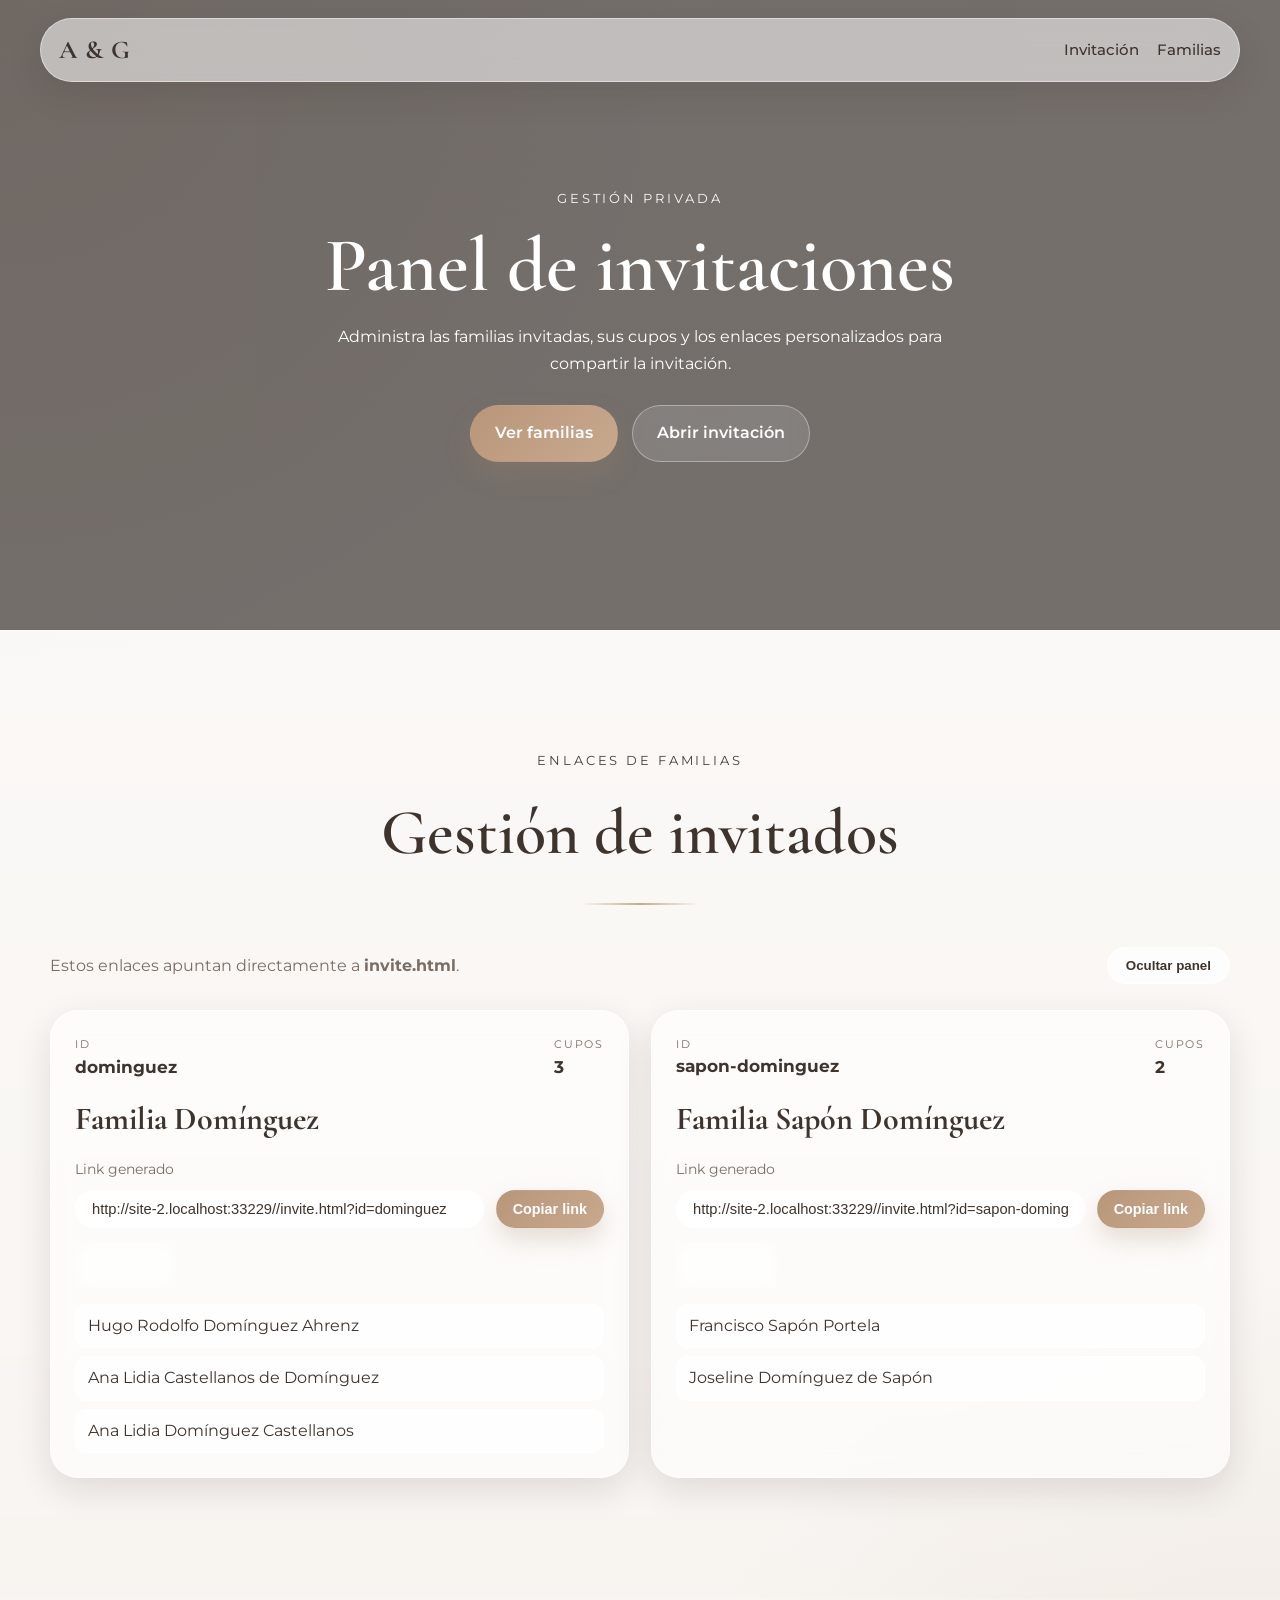
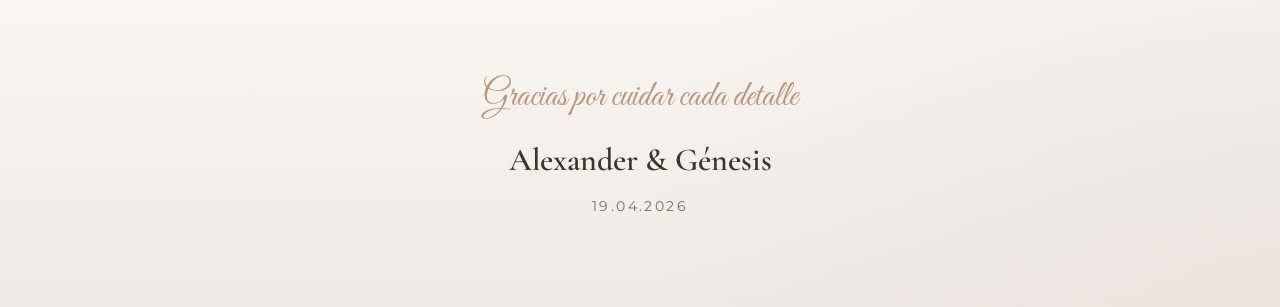
==== commit 825aa654: "V1.5 Fixing invite links in index. (not showing in G-pages)" ====
--- a/index.html
+++ b/index.html
@@ -74,6 +74,6 @@
 
   <button id="backToTop" class="back-to-top">&#8593;</button>
 
-  <script src="script.js"></script>
+  <script src="script.js?v=20260306-1"></script>
 </body>
-</html>
+</html>
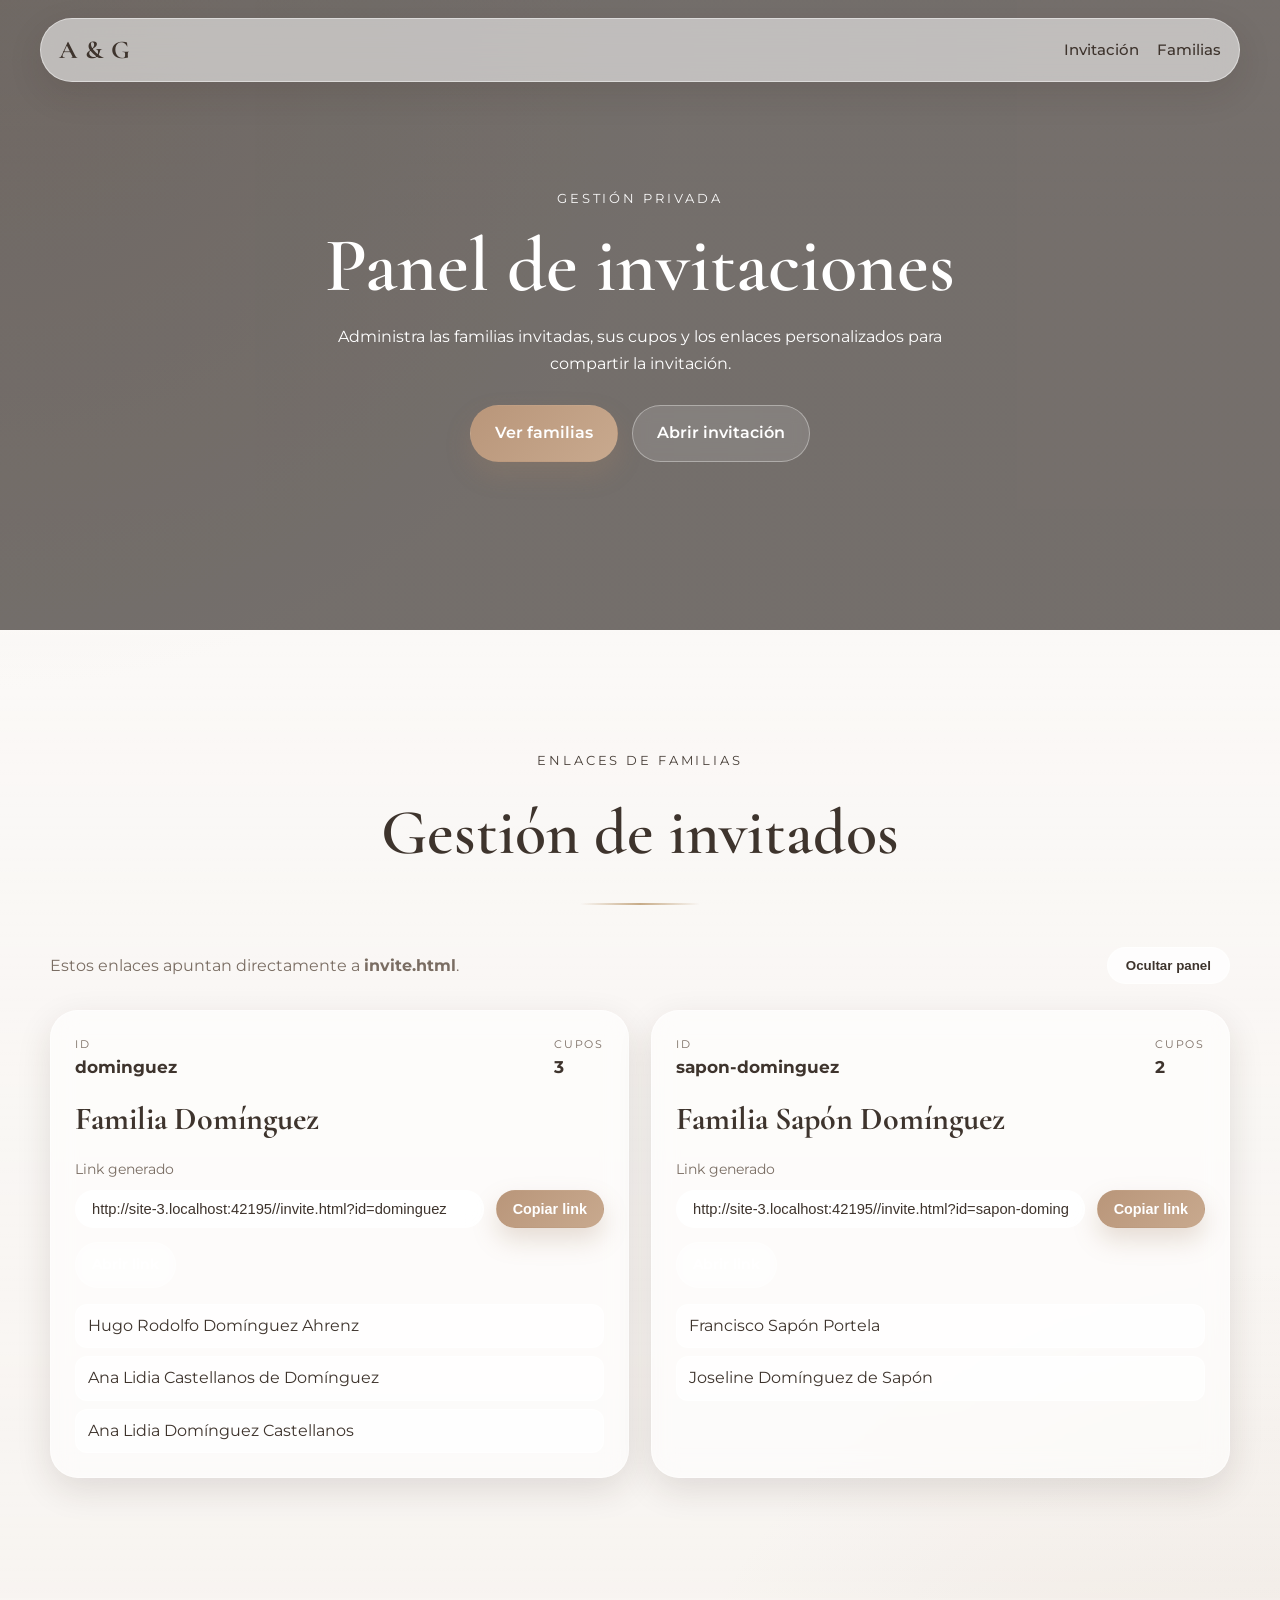
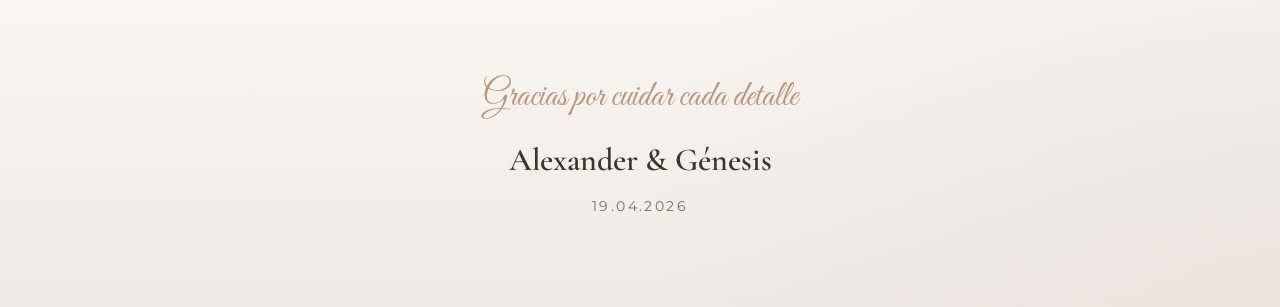
==== commit 667ffde8: "V1.5 - Fixing Mobile Audio This includes a patch in order to fix the muted audio in mobile." ====
--- a/index.html
+++ b/index.html
@@ -7,7 +7,7 @@
   <link rel="preconnect" href="https://fonts.googleapis.com">
   <link rel="preconnect" href="https://fonts.gstatic.com" crossorigin>
   <link href="https://fonts.googleapis.com/css2?family=Cormorant+Garamond:wght@400;500;600;700&family=Montserrat:wght@300;400;500;600&family=Great+Vibes&display=swap" rel="stylesheet">
-  <link rel="stylesheet" href="styles.css" />
+  <link rel="stylesheet" href="styles.css?v=20260306-2" />
 </head>
 <body class="admin-page">
   <!-- DECORATIVE BACKGROUND -->
@@ -74,6 +74,6 @@
 
   <button id="backToTop" class="back-to-top">&#8593;</button>
 
-  <script src="script.js?v=20260306-1"></script>
+  <script src="script.js?v=20260306-2"></script>
 </body>
 </html>
--- a/styles.css
+++ b/styles.css
@@ -1069,10 +1069,33 @@
   z-index: 1200;
 }
 
-.back-to-top.show {
-  opacity: 1;
-  visibility: visible;
-}
+.back-to-top.show {
+  opacity: 1;
+  visibility: visible;
+}
+
+.audio-unlock-btn {
+  position: fixed;
+  left: 18px;
+  bottom: 22px;
+  border: none;
+  border-radius: 999px;
+  background: linear-gradient(135deg, var(--accent), #cfb097);
+  color: #fff;
+  font-weight: 600;
+  padding: 11px 16px;
+  box-shadow: var(--shadow);
+  cursor: pointer;
+  opacity: 0;
+  visibility: hidden;
+  transition: var(--transition);
+  z-index: 1200;
+}
+
+.audio-unlock-btn.show {
+  opacity: 1;
+  visibility: visible;
+}
 
 @media (max-width: 1100px) {
   .gallery-grid {
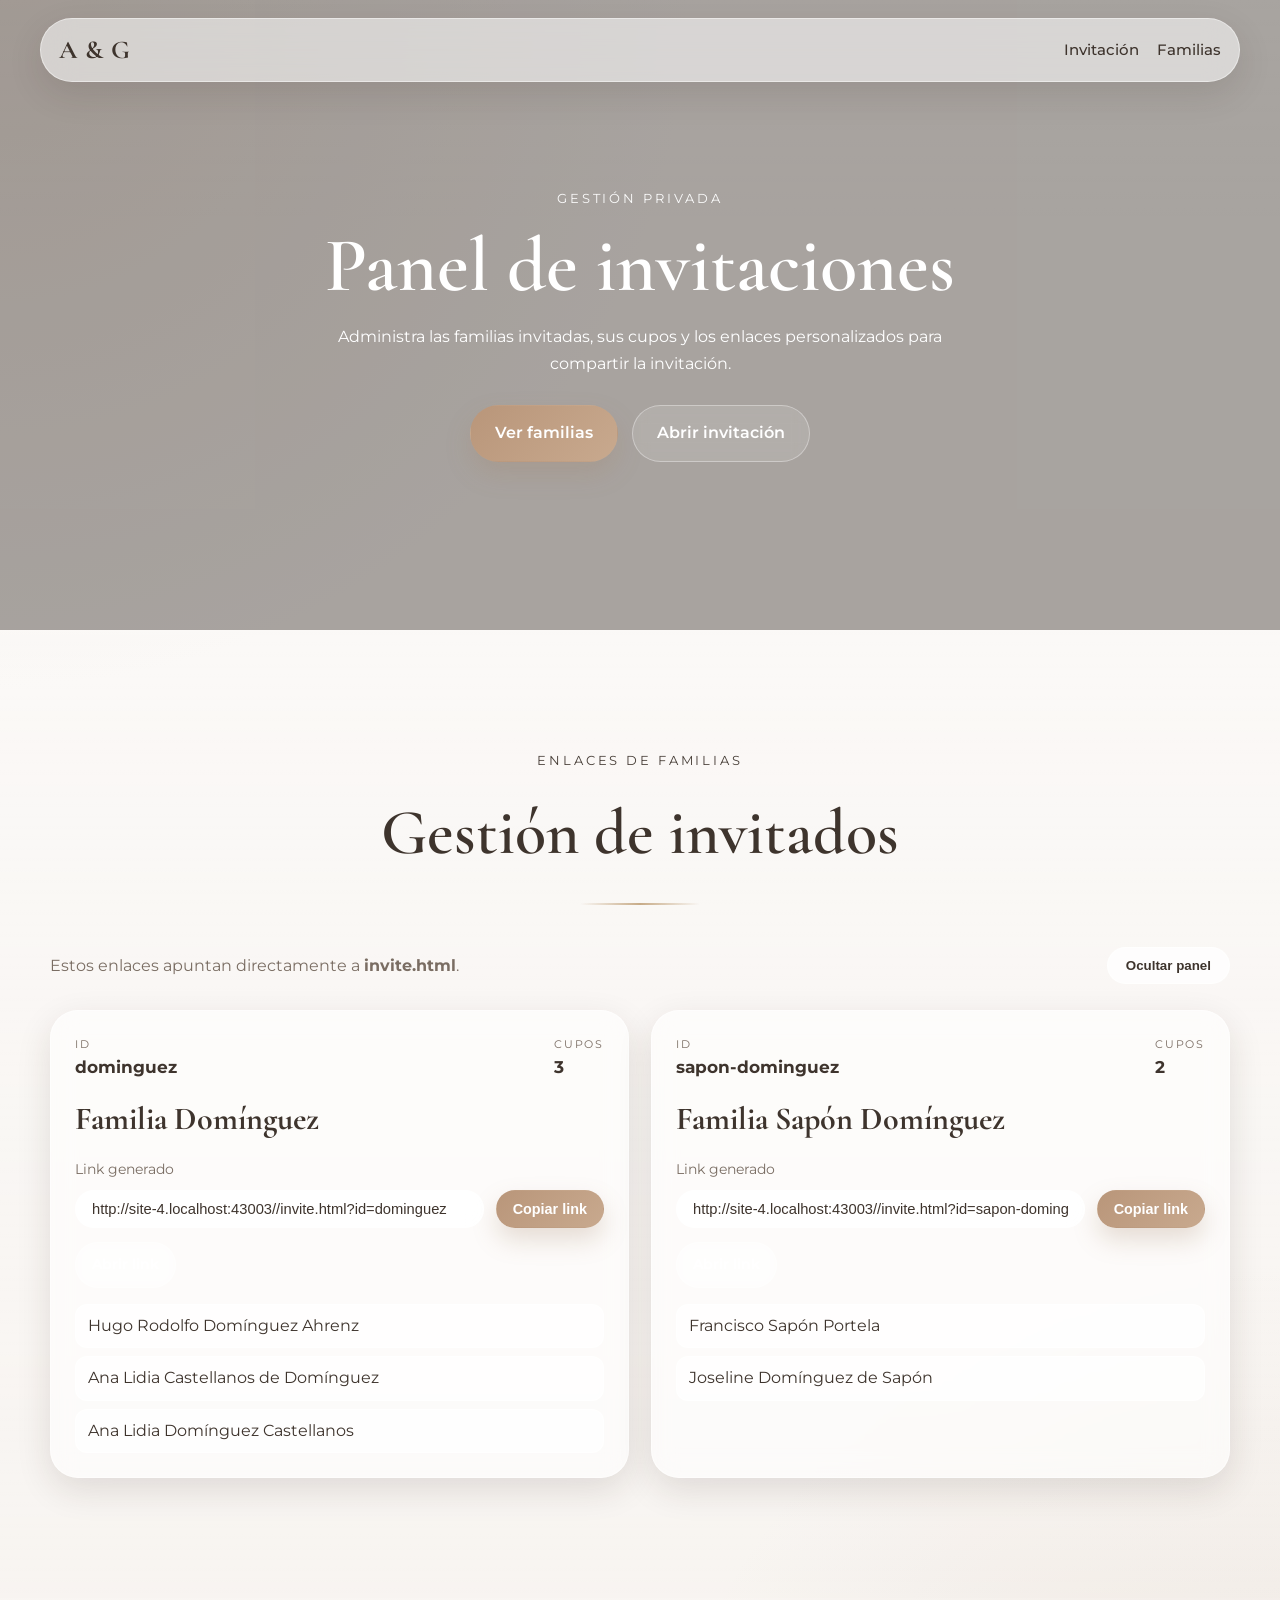
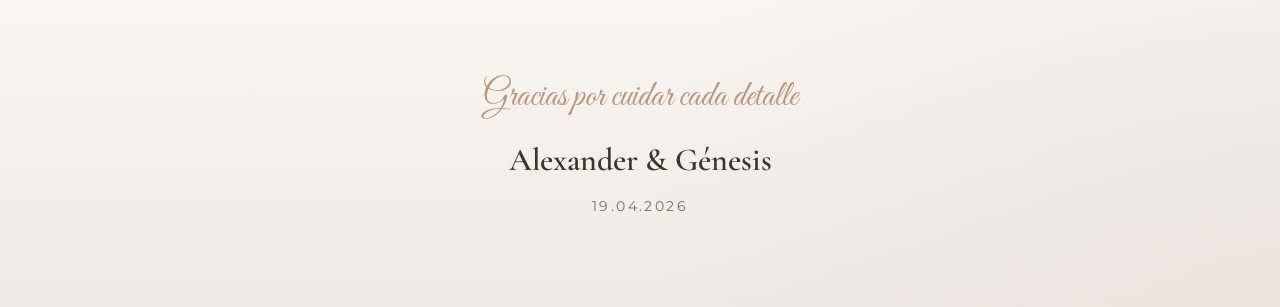
==== commit fb3da356: "V2 - adding proposal video I´ve removed some unuseful buttons and cards. We also added the proposal " ====
--- a/index.html
+++ b/index.html
@@ -26,7 +26,9 @@
 
   <!-- HERO -->
   <section class="section hero admin-hero parallax-section" data-speed="0.22">
-    <div class="parallax-bg default-hero-bg"></div>
+    <video class="bg-video hero-video parallax-media" autoplay muted loop playsinline>
+      <source src="video/Portrade.mp4" type="video/mp4">
+    </video>
     <div class="section-darken"></div>
 
     <div class="hero-content">
--- a/styles.css
+++ b/styles.css
@@ -436,10 +436,10 @@
   background: linear-gradient(to right, transparent, rgba(255,255,255,0.8), transparent);
 }
 
-.details-grid {
-  grid-template-columns: repeat(3, 1fr);
-  margin-bottom: 28px;
-}
+.details-grid {
+  grid-template-columns: repeat(2, 1fr);
+  margin-bottom: 28px;
+}
 
 .media-grid,
 .three-col-grid {
@@ -814,11 +814,19 @@
   box-shadow: var(--shadow);
 }
 
-.timeline-content h3 {
-  font-family: 'Cormorant Garamond', serif;
-  font-size: 1.7rem;
-  margin-bottom: 8px;
-}
+.timeline-content h3 {
+  font-family: 'Cormorant Garamond', serif;
+  font-size: 1.7rem;
+  margin-bottom: 8px;
+}
+
+.timeline-section .bg-video {
+  filter: blur(8px) brightness(0.9);
+}
+
+.timeline-white-tint {
+  background: rgba(255, 255, 255, 0.45);
+}
 
 .mini-grid {
   display: grid;
